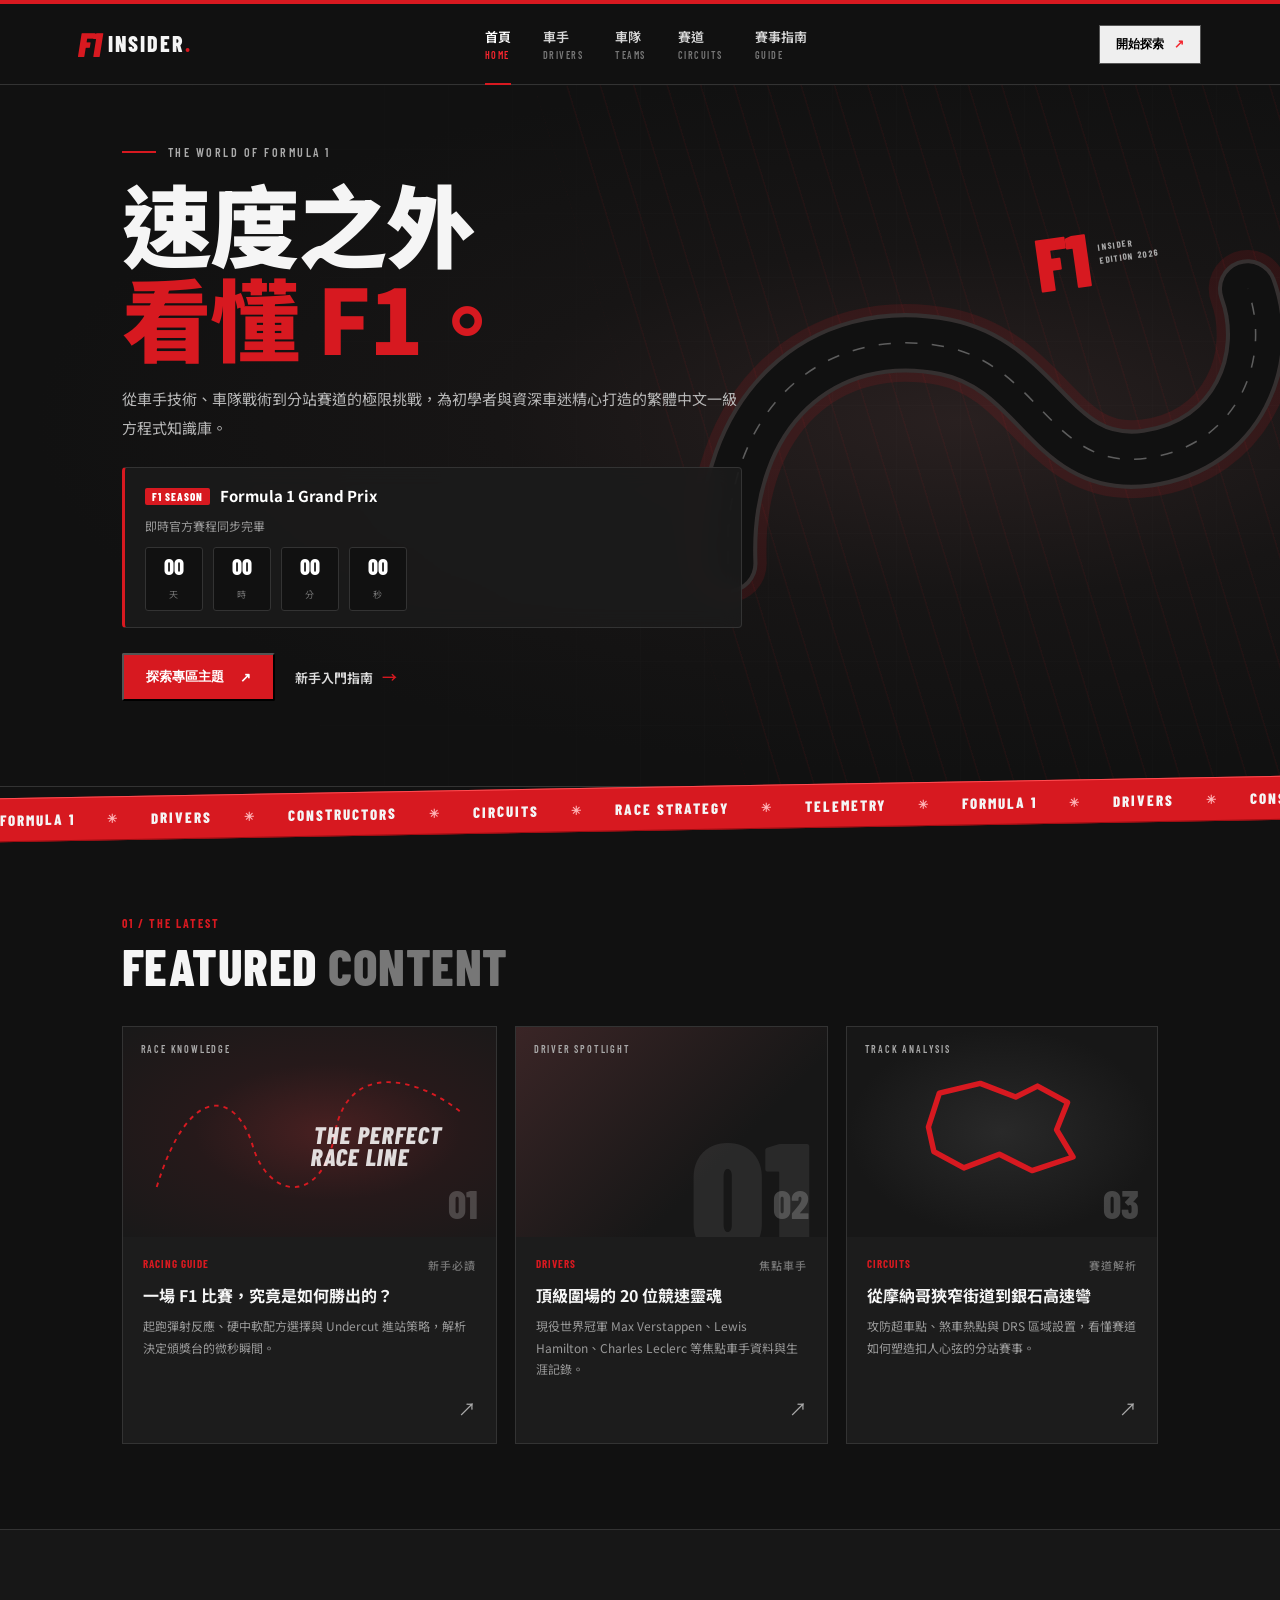
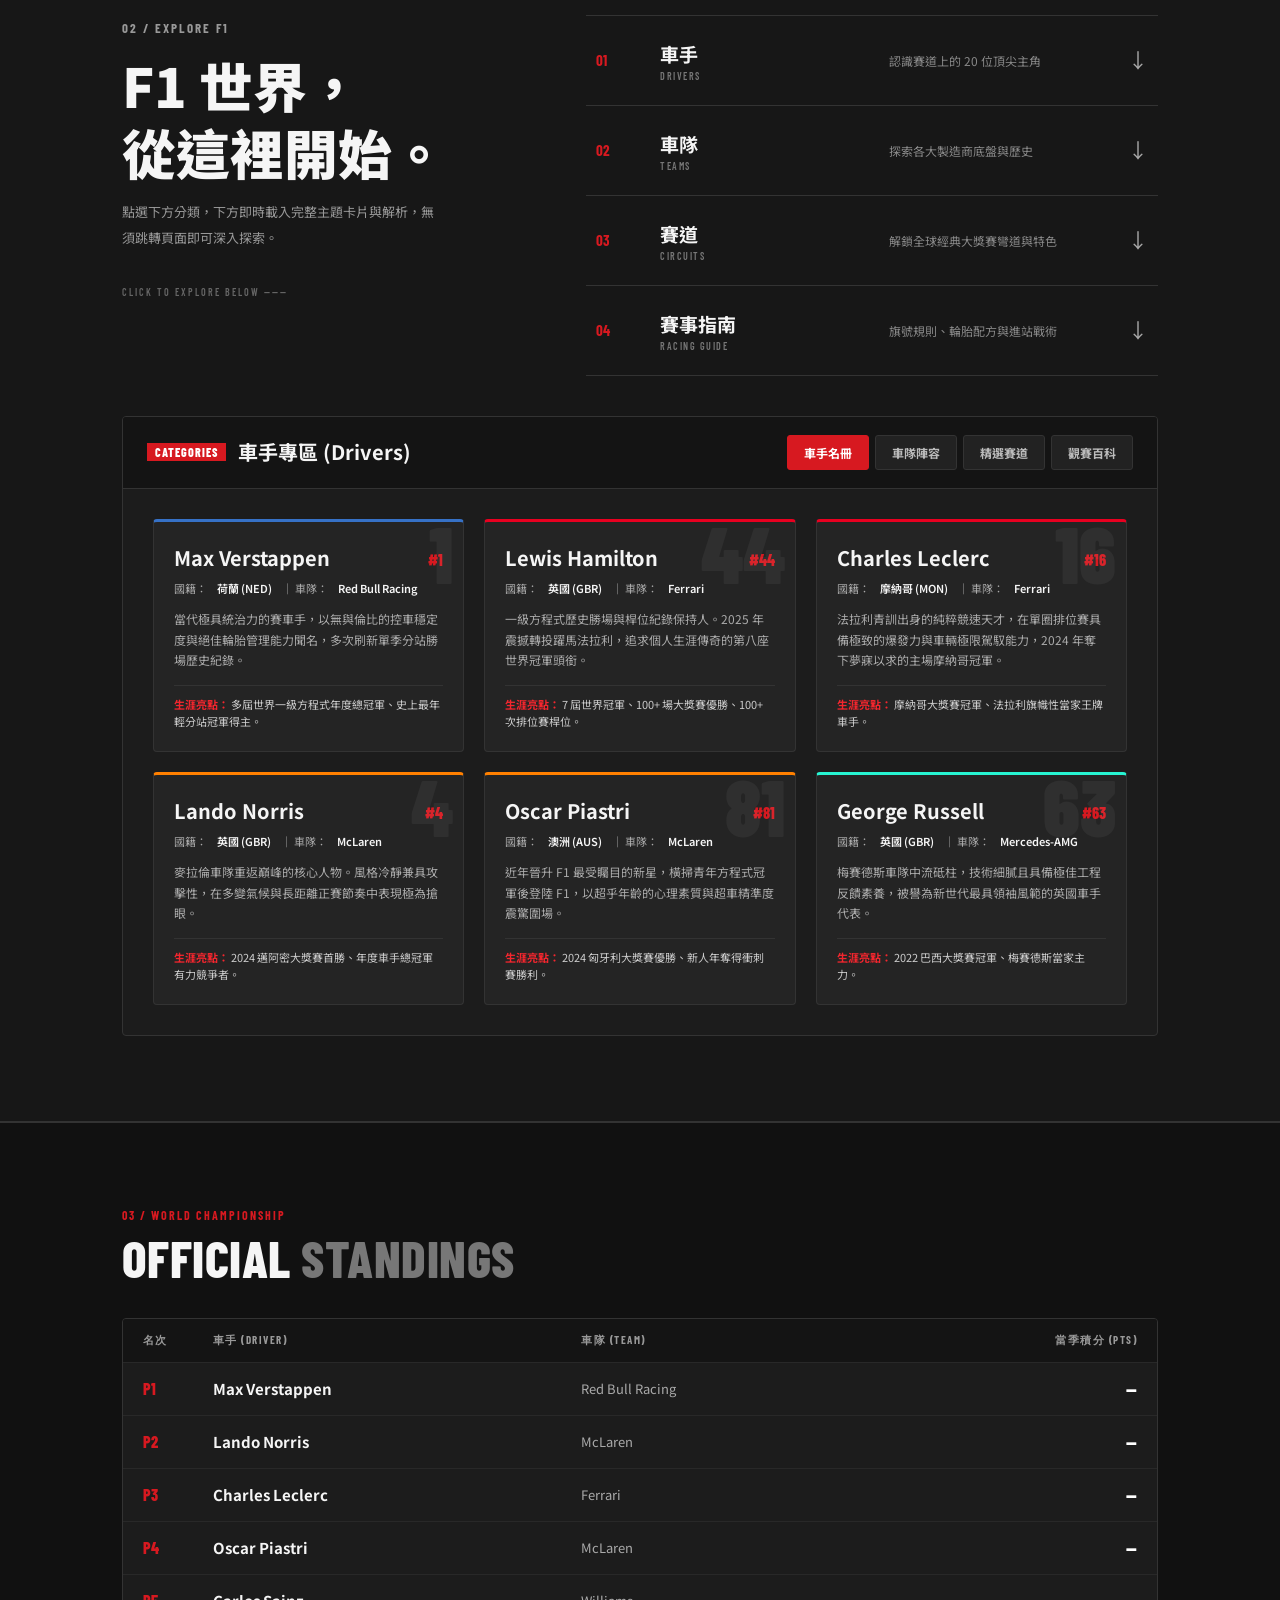
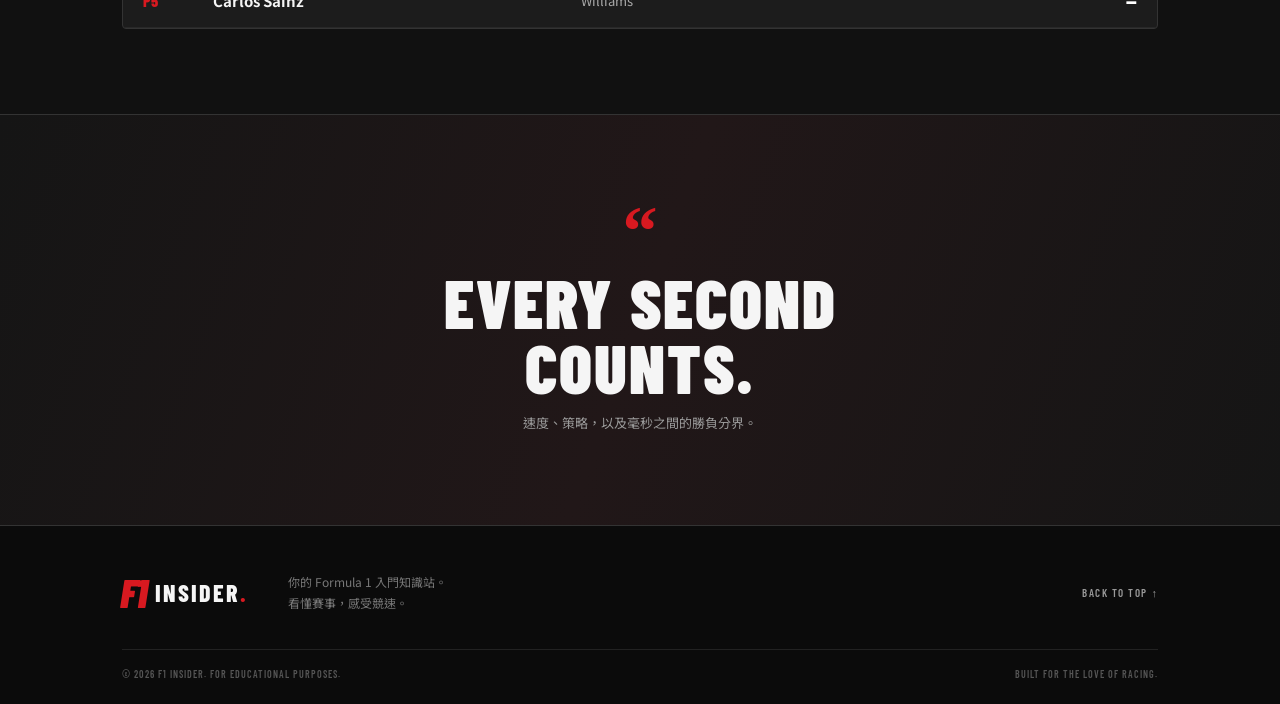
==== index.html @ 5f120485 "Add files via upload" ====
<!DOCTYPE html>
<html lang="zh-Hant">
<head>
  <meta charset="UTF-8">
  <meta name="viewport" content="width=device-width, initial-scale=1.0">
  <meta name="description" content="F1 Insider — 從車手、車隊到賽道策略，帶你看懂 Formula 1。">
  <meta name="theme-color" content="#111111">
  <title>F1 Insider｜進入 Formula 1 的世界</title>
  <link rel="preconnect" href="https://fonts.googleapis.com">
  <link rel="preconnect" href="https://fonts.gstatic.com" crossorigin>
  <link href="https://fonts.googleapis.com/css2?family=Barlow+Condensed:wght@500;600;700;800;900&family=Noto+Sans+TC:wght@400;500;600;700;900&display=swap" rel="stylesheet">
  <style>
    :root {
      --bg: #111111;
      --surface: #1c1c1c;
      --surface-light: #242424;
      --surface-elevated: #2a2a2a;
      --red: #d71920;
      --red-bright: #f3262e;
      --text: #f5f5f5;
      --muted: #999999;
      --border: #333333;
      --font-display: "Barlow Condensed", Impact, sans-serif;
      --font-body: "Noto Sans TC", sans-serif;
      --transition-smooth: all 0.25s cubic-bezier(0.25, 0.8, 0.25, 1);
    }

    * { box-sizing: border-box; margin: 0; padding: 0; }
    html { scroll-behavior: smooth; }
    body {
      background: var(--bg);
      color: var(--text);
      font-family: var(--font-body);
      -webkit-font-smoothing: antialiased;
      overflow-x: hidden;
      line-height: 1.6;
    }

    a { color: inherit; text-decoration: none; }
    ul { list-style: none; }

    .top-line { height: 4px; background: var(--red); }

    /* Site Header */
    .site-header {
      position: sticky;
      top: 0;
      z-index: 100;
      background: rgba(17, 17, 17, 0.94);
      border-bottom: 1px solid var(--border);
      backdrop-filter: blur(14px);
    }
    .header-inner {
      max-width: 1440px;
      height: 80px;
      padding: 0 6.2%;
      margin: auto;
      display: flex;
      align-items: center;
      justify-content: space-between;
      gap: 24px;
    }
    .brand {
      display: inline-flex;
      align-items: center;
      gap: 8px;
      flex-shrink: 0;
    }
    .brand-mark {
      font: 900 34px/0.8 var(--font-display);
      letter-spacing: -2px;
      color: var(--red);
      transform: skew(-9deg);
    }
    .brand-name {
      font: 800 22px/0.9 var(--font-display);
      letter-spacing: 2px;
    }
    .brand-period { color: var(--red); }

    .primary-nav {
      display: flex;
      align-items: center;
      gap: clamp(16px, 2.5vw, 42px);
      height: 100%;
    }
    .nav-btn {
      background: none;
      border: none;
      cursor: pointer;
      position: relative;
      display: flex;
      flex-direction: column;
      justify-content: center;
      gap: 3px;
      height: 100%;
      color: #d7d7d7;
      font-size: 13px;
      font-weight: 600;
      font-family: inherit;
      transition: color 0.2s;
    }
    .nav-btn span {
      color: #777;
      font: 600 10px var(--font-display);
      letter-spacing: 1.5px;
    }
    .nav-btn::after {
      content: "";
      position: absolute;
      bottom: -1px;
      left: 0;
      width: 0;
      height: 2px;
      background: var(--red);
      transition: width 0.25s;
    }
    .nav-btn:hover, .nav-btn.active { color: #fff; }
    .nav-btn:hover span, .nav-btn.active span { color: var(--red-bright); }
    .nav-btn:hover::after, .nav-btn.active::after { width: 100%; }

    .header-cta {
      border: 1px solid #555;
      padding: 10px 16px;
      font-size: 12px;
      font-weight: 700;
      transition: background 0.2s, border 0.2s;
      cursor: pointer;
      display: inline-flex;
      align-items: center;
    }
    .header-cta span { color: var(--red-bright); margin-left: 10px; }
    .header-cta:hover { background: var(--red); border-color: var(--red); }
    .header-cta:hover span { color: white; }

    .menu-toggle {
      display: none;
      width: 40px;
      height: 40px;
      padding: 10px 7px;
      border: 1px solid #444;
      background: transparent;
      flex-direction: column;
      justify-content: space-around;
      cursor: pointer;
    }
    .menu-toggle span {
      width: 100%;
      height: 2px;
      background: white;
      transition: transform 0.2s, opacity 0.2s;
    }
    .menu-toggle[aria-expanded="true"] span:first-child { transform: translateY(7px) rotate(45deg); }
    .menu-toggle[aria-expanded="true"] span:nth-child(2) { opacity: 0; }
    .menu-toggle[aria-expanded="true"] span:last-child { transform: translateY(-7px) rotate(-45deg); }

    /* Hero Section */
    .hero {
      min-height: 620px;
      position: relative;
      overflow: hidden;
      display: flex;
      align-items: center;
      padding: 60px 9.5% 85px;
      background: radial-gradient(ellipse at 75% 48%, #292020 0%, #171515 34%, #111 68%);
      border-bottom: 1px solid var(--border);
    }
    .hero::before {
      content: "";
      position: absolute;
      inset: 0;
      opacity: 0.14;
      background-image: linear-gradient(rgba(255,255,255,.07) 1px, transparent 1px),
                        linear-gradient(90deg, rgba(255,255,255,.07) 1px, transparent 1px);
      background-size: 64px 64px;
      mask-image: linear-gradient(90deg, transparent, #000 60%);
    }
    .hero-grid {
      position: absolute;
      width: 62%;
      height: 130%;
      right: -13%;
      top: -18%;
      transform: rotate(-17deg);
      background: repeating-linear-gradient(90deg, transparent 0 30px, rgba(215,25,32,.06) 31px 32px);
    }
    .hero-content {
      position: relative;
      z-index: 2;
      max-width: 620px;
    }
    .eyebrow {
      margin: 0 0 16px;
      color: #aaa;
      font: 600 12px var(--font-display);
      letter-spacing: 2.5px;
      display: flex;
      align-items: center;
      gap: 12px;
    }
    .eyebrow-line { width: 34px; height: 2px; background: var(--red); }
    .hero h1 {
      margin: 0;
      font-size: clamp(52px, 7vw, 96px);
      line-height: 1.05;
      font-weight: 900;
      letter-spacing: -2px;
    }
    .hero h1 span { color: var(--red); }
    .hero-copy {
      color: #b9b9b9;
      font-size: 15px;
      line-height: 1.9;
      margin: 22px 0 25px;
    }

    /* Live Next Race & Countdown Box */
    .hero-live-box {
      background: rgba(28, 28, 28, 0.85);
      border: 1px solid #333;
      border-left: 3px solid var(--red);
      padding: 16px 20px;
      margin-bottom: 25px;
      border-radius: 4px;
      backdrop-filter: blur(10px);
    }
    .live-tag-row {
      display: flex;
      align-items: center;
      gap: 10px;
      margin-bottom: 8px;
    }
    .live-badge {
      background: var(--red);
      color: #fff;
      font: 800 11px var(--font-display);
      letter-spacing: 1px;
      padding: 2px 7px;
      border-radius: 2px;
    }
    .live-race-name {
      font-weight: 700;
      font-size: 15px;
      color: #fff;
    }
    .live-circuit-sub {
      color: var(--muted);
      font-size: 12px;
      margin-bottom: 12px;
    }
    .countdown-row {
      display: flex;
      gap: 10px;
    }
    .cd-box {
      background: #111;
      border: 1px solid #333;
      padding: 6px 12px;
      min-width: 58px;
      text-align: center;
      border-radius: 3px;
    }
    .cd-box span {
      display: block;
      font: 800 22px/1.1 var(--font-display);
      color: #fff;
    }
    .cd-box label {
      font-size: 9px;
      color: #777;
      text-transform: uppercase;
      letter-spacing: 1px;
    }

    .hero-actions {
      display: flex;
      align-items: center;
      gap: 20px;
      flex-wrap: wrap;
    }
    .button {
      display: inline-flex;
      align-items: center;
      gap: 16px;
      padding: 13px 22px;
      font-size: 13px;
      font-weight: 700;
      border-radius: 2px;
      cursor: pointer;
    }
    .button-red {
      background: var(--red);
      color: #fff;
      transition: background 0.2s, transform 0.2s;
    }
    .button-red:hover { background: #f3262e; transform: translateY(-2px); }
    .text-link {
      font-size: 13px;
      color: #ddd;
      cursor: pointer;
      font-weight: 600;
    }
    .text-link span { color: var(--red); padding-left: 6px; font-size: 15px; }
    .text-link:hover { color: #fff; }

    /* Hero Art Track */
    .hero-art {
      position: absolute;
      width: 52%;
      height: 100%;
      right: -2%;
      top: 0;
      pointer-events: none;
    }
    .art-track { position: absolute; width: 100%; top: 22%; right: -3%; transform: rotate(-8deg); }
    .art-track svg { width: 100%; overflow: visible; }
    .track-shadow { fill: none; stroke: rgba(215,25,32,.13); stroke-width: 76; stroke-linecap: round; }
    .track-line { fill: none; stroke: #353030; stroke-width: 58; stroke-linecap: round; }
    .track-inner { fill: none; stroke: #111; stroke-width: 50; stroke-linecap: round; }
    .track-dash { fill: none; stroke: rgba(255,255,255,.32); stroke-width: 1.5; stroke-dasharray: 12 14; }
    .hero-stamp {
      position: absolute;
      right: 22%;
      top: 20%;
      display: flex;
      align-items: center;
      gap: 9px;
      transform: rotate(-8deg);
    }
    .hero-stamp span { color: var(--red); font: 900 75px/0.8 var(--font-display); }
    .hero-stamp small { color: #aaa; font: 700 9px/1.4 var(--font-display); letter-spacing: 1.4px; }

    /* Ticker Strip */
    .ticker {
      overflow: hidden;
      background: var(--red);
      padding: 12px 0;
      transform: skewY(-1deg);
      border-top: 1px solid #ff4d52;
      border-bottom: 1px solid #9c0c11;
    }
    .ticker-track {
      display: flex;
      align-items: center;
      gap: 32px;
      min-width: max-content;
      font: 800 15px var(--font-display);
      letter-spacing: 2px;
      animation: marquee 30s linear infinite;
    }
    .ticker i { font-style: normal; color: #ffb4b7; font-size: 12px; }
    @keyframes marquee {
      0% { transform: translateX(0%); }
      100% { transform: translateX(-50%); }
    }

    /* Common Sections */
    .section {
      max-width: 1440px;
      margin: auto;
      padding: 85px 9.5%;
    }
    .section-kicker {
      color: var(--red);
      margin-bottom: 10px;
      font: 700 12px var(--font-display);
      letter-spacing: 2px;
    }
    .section-heading {
      display: flex;
      justify-content: space-between;
      align-items: flex-end;
      margin-bottom: 35px;
      gap: 20px;
    }
    .section-heading h2 {
      margin: 0;
      font: 800 clamp(32px, 4vw, 52px)/1 var(--font-display);
      letter-spacing: 0.5px;
    }
    .section-heading h2 span { color: #777; }

    /* Featured Content */
    .featured-grid {
      display: grid;
      grid-template-columns: 1.2fr 1fr 1fr;
      gap: 18px;
    }
    .feature-card {
      background: var(--surface);
      border: 1px solid var(--border);
      position: relative;
      transition: transform 0.25s, border-color 0.25s;
      cursor: pointer;
      display: flex;
      flex-direction: column;
    }
    .feature-card:hover {
      transform: translateY(-5px);
      border-color: #666;
    }
    .feature-visual {
      height: 210px;
      position: relative;
      overflow: hidden;
      background: #252020;
    }
    .visual-label {
      position: absolute;
      left: 18px;
      top: 16px;
      color: #aaa;
      font: 600 10px var(--font-display);
      letter-spacing: 1.8px;
    }
    .visual-index {
      position: absolute;
      right: 18px;
      bottom: 10px;
      color: rgba(255,255,255,.2);
      font: 800 40px var(--font-display);
    }
    .visual-strategy { background: radial-gradient(ellipse at 55% 50%, #492021 0%, #26191a 46%, #191919 100%); }
    .strategy-diagram { position: absolute; inset: 40px 12px 12px; }
    .strategy-diagram svg { position: absolute; width: 100%; height: 100%; inset: 0; }
    .strategy-diagram path { fill: none; stroke: var(--red); stroke-width: 3; stroke-dasharray: 7 8; }
    .diagram-caption {
      position: absolute;
      right: 12%;
      top: 36%;
      color: rgba(255,255,255,.85);
      font: 800 24px/0.9 var(--font-display);
      letter-spacing: 1px;
      transform: skew(-8deg);
    }

    .visual-driver { background: linear-gradient(135deg, #3a2526, #171717 65%); }
    .driver-big-num {
      position: absolute;
      right: 15px;
      bottom: -20px;
      color: rgba(255,255,255,.08);
      font: 900 160px/0.8 var(--font-display);
    }
    .visual-circuit { background: radial-gradient(ellipse at 50% 50%, #292929, #171717 70%); }
    .circuit-map svg { width: 85%; height: 120px; stroke: var(--red); fill: none; stroke-width: 10; stroke-linejoin: round; margin: 40px auto 0; display: block; }

    .feature-info {
      padding: 20px;
      flex-grow: 1;
      display: flex;
      flex-direction: column;
    }
    .card-meta {
      display: flex;
      justify-content: space-between;
      color: var(--red);
      font: 700 11px var(--font-display);
      letter-spacing: 1px;
      margin-bottom: 10px;
    }
    .card-meta span:last-child { color: #777; font-family: var(--font-body); font-weight: 500; font-size: 11px; }
    .feature-info h3 {
      font-size: 16px;
      line-height: 1.5;
      margin-bottom: 8px;
    }
    .feature-info p {
      color: #999;
      font-size: 12px;
      line-height: 1.8;
      flex-grow: 1;
      margin-bottom: 14px;
    }
    .card-arrow {
      align-self: flex-end;
      color: #aaa;
      font-size: 18px;
      transition: color 0.2s, transform 0.2s;
    }
    .feature-card:hover .card-arrow { color: var(--red); transform: translate(3px, -3px); }

    /* Interactive Categories Section */
    .discover-section {
      background: #171717;
      border-top: 1px solid var(--border);
      border-bottom: 1px solid var(--border);
    }
    .discover-grid {
      display: grid;
      grid-template-columns: 0.8fr 1.2fr;
      gap: 8%;
      align-items: start;
    }
    .discover-intro h2 {
      font-size: clamp(36px, 4.2vw, 56px);
      font-weight: 900;
      line-height: 1.25;
      margin-bottom: 14px;
    }
    .discover-intro p {
      color: #999;
      font-size: 13px;
      line-height: 2;
      max-width: 320px;
    }
    .vertical-note {
      display: inline-block;
      margin-top: 35px;
      color: #666;
      font: 600 10px var(--font-display);
      letter-spacing: 2px;
    }

    .category-list { border-top: 1px solid #333; }
    .category-card {
      display: grid;
      grid-template-columns: 48px 1fr 1fr 30px;
      align-items: center;
      gap: 16px;
      min-height: 90px;
      border-bottom: 1px solid #333;
      padding: 0 10px;
      transition: padding 0.25s, background 0.25s;
      cursor: pointer;
    }
    .category-card:hover, .category-card.active-tab {
      padding-left: 18px;
      background: rgba(255, 255, 255, 0.04);
      border-left: 3px solid var(--red);
    }
    .category-no { color: var(--red); font: 700 15px var(--font-display); }
    .category-copy { display: flex; flex-direction: column; }
    .category-copy strong { font-size: 19px; }
    .category-copy small { color: #777; font: 600 10px var(--font-display); letter-spacing: 1.5px; }
    .category-desc { color: #888; font-size: 12px; }
    .category-arrow { justify-self: end; color: #aaa; font-size: 20px; transition: transform 0.2s, color 0.2s; }
    .category-card:hover .category-arrow { color: var(--red); transform: translate(3px, -3px); }

    /* Interactive Hub Display Panel (The Core In-Page Explorer) */
    .hub-container {
      margin-top: 40px;
      background: var(--surface);
      border: 1px solid var(--border);
      border-radius: 4px;
      overflow: hidden;
      scroll-margin-top: 90px;
    }
    .hub-header {
      background: #141414;
      padding: 18px 24px;
      border-bottom: 1px solid var(--border);
      display: flex;
      justify-content: space-between;
      align-items: center;
      flex-wrap: wrap;
      gap: 16px;
    }
    .hub-title-group {
      display: flex;
      align-items: center;
      gap: 12px;
    }
    .hub-title-badge {
      background: var(--red);
      color: #fff;
      font: 800 12px var(--font-display);
      padding: 2px 8px;
      letter-spacing: 1px;
    }
    .hub-title {
      font-size: 20px;
      font-weight: 700;
    }
    .hub-tabs {
      display: flex;
      gap: 6px;
      flex-wrap: wrap;
    }
    .hub-tab-btn {
      background: #222;
      border: 1px solid #333;
      color: #bbb;
      padding: 8px 16px;
      font-size: 12px;
      font-weight: 700;
      cursor: pointer;
      font-family: inherit;
      border-radius: 3px;
      transition: var(--transition-smooth);
    }
    .hub-tab-btn:hover {
      background: #2e2e2e;
      color: #fff;
    }
    .hub-tab-btn.active {
      background: var(--red);
      color: #fff;
      border-color: var(--red);
    }

    .hub-content {
      padding: 30px;
      min-height: 480px;
    }
    .tab-panel { display: none; }
    .tab-panel.active { display: block; animation: fadeIn 0.3s ease-in-out; }

    @keyframes fadeIn {
      from { opacity: 0; transform: translateY(6px); }
      to { opacity: 1; transform: translateY(0); }
    }

    /* Drivers Panel Layout */
    .drivers-grid {
      display: grid;
      grid-template-columns: repeat(auto-fill, minmax(280px, 1fr));
      gap: 20px;
    }
    .driver-card {
      background: var(--surface-light);
      border: 1px solid #333;
      border-radius: 4px;
      padding: 20px;
      position: relative;
      overflow: hidden;
      border-top: 3px solid var(--driver-team-color, var(--red));
      transition: transform 0.2s, border-color 0.2s;
    }
    .driver-card:hover {
      transform: translateY(-4px);
      border-color: #666;
    }
    .driver-number-ghost {
      position: absolute;
      right: 10px;
      top: -10px;
      font: 900 80px/1 var(--font-display);
      color: rgba(255,255,255,.05);
      pointer-events: none;
    }
    .driver-header {
      display: flex;
      justify-content: space-between;
      align-items: baseline;
      margin-bottom: 6px;
    }
    .driver-name {
      font-size: 20px;
      font-weight: 700;
    }
    .driver-num {
      color: var(--red);
      font: 800 16px var(--font-display);
    }
    .driver-meta {
      font-size: 11px;
      color: #aaa;
      margin-bottom: 12px;
      display: flex;
      gap: 10px;
    }
    .driver-meta span { color: var(--text); font-weight: 600; }
    .driver-bio {
      color: #aaa;
      font-size: 12px;
      line-height: 1.7;
      margin-bottom: 14px;
    }
    .driver-highlights {
      border-top: 1px solid #333;
      padding-top: 10px;
      font-size: 11px;
      color: #ccc;
    }
    .driver-highlights strong { color: var(--red-bright); }

    /* Teams Panel Layout */
    .teams-grid {
      display: grid;
      grid-template-columns: repeat(auto-fill, minmax(310px, 1fr));
      gap: 20px;
    }
    .team-card {
      background: var(--surface-light);
      border: 1px solid #333;
      border-radius: 4px;
      padding: 22px;
      border-left: 4px solid var(--team-color, var(--red));
      transition: transform 0.2s, background 0.2s;
    }
    .team-card:hover {
      transform: translateY(-3px);
      background: var(--surface-elevated);
    }
    .team-header {
      display: flex;
      justify-content: space-between;
      align-items: center;
      margin-bottom: 8px;
    }
    .team-name { font-size: 21px; font-weight: 700; }
    .team-country { font-size: 11px; color: #888; font-weight: 600; }
    .team-drivers-badge {
      display: inline-block;
      background: #111;
      border: 1px solid #383838;
      padding: 3px 8px;
      font-size: 11px;
      color: #ddd;
      margin-bottom: 12px;
      border-radius: 2px;
    }
    .team-desc {
      font-size: 12px;
      color: #aaa;
      line-height: 1.8;
      margin-bottom: 12px;
    }
    .team-stat-row {
      display: flex;
      justify-content: space-between;
      font-size: 11px;
      color: #777;
      border-top: 1px solid #2e2e2e;
      padding-top: 8px;
    }
    .team-stat-row strong { color: #eee; }

    /* Circuits Panel Layout */
    .circuits-grid {
      display: grid;
      grid-template-columns: repeat(auto-fill, minmax(320px, 1fr));
      gap: 22px;
    }
    .circuit-card {
      background: var(--surface-light);
      border: 1px solid #333;
      border-radius: 4px;
      padding: 22px;
      display: flex;
      flex-direction: column;
    }
    .circuit-header {
      display: flex;
      justify-content: space-between;
      margin-bottom: 6px;
    }
    .gp-name { font-size: 20px; font-weight: 700; color: #fff; }
    .circuit-badge {
      font: 700 11px var(--font-display);
      color: var(--red);
      border: 1px solid var(--red);
      padding: 1px 6px;
      border-radius: 2px;
      height: fit-content;
    }
    .circuit-loc { font-size: 11px; color: #888; margin-bottom: 12px; }
    .circuit-mini-map {
      background: #141414;
      border: 1px solid #282828;
      height: 120px;
      margin-bottom: 14px;
      border-radius: 3px;
      display: flex;
      align-items: center;
      justify-content: center;
    }
    .circuit-mini-map svg { width: 85%; height: 80%; stroke: var(--red); fill: none; stroke-width: 6; stroke-linejoin: round; }
    .circuit-traits {
      font-size: 12px;
      color: #bbb;
      line-height: 1.7;
      margin-bottom: 14px;
      flex-grow: 1;
    }
    .circuit-points {
      background: #141414;
      padding: 10px 12px;
      font-size: 11px;
      border-left: 2px solid var(--red);
      color: #999;
    }
    .circuit-points span { color: #ddd; font-weight: 600; }

    /* Racing Guide Panel Layout */
    .guide-categories {
      display: grid;
      grid-template-columns: repeat(auto-fit, minmax(260px, 1fr));
      gap: 20px;
    }
    .guide-box {
      background: var(--surface-light);
      border: 1px solid #333;
      padding: 22px;
      border-radius: 4px;
    }
    .guide-tag {
      font: 700 11px var(--font-display);
      color: var(--red);
      letter-spacing: 1px;
      margin-bottom: 6px;
    }
    .guide-title {
      font-size: 18px;
      font-weight: 700;
      margin-bottom: 12px;
      color: #fff;
    }
    .guide-body {
      font-size: 12px;
      color: #aaa;
      line-height: 1.8;
    }
    .guide-pill-group {
      display: flex;
      gap: 6px;
      margin-top: 12px;
      flex-wrap: wrap;
    }
    .guide-pill {
      font-size: 10px;
      padding: 3px 8px;
      background: #111;
      border: 1px solid #444;
      border-radius: 2px;
      color: #ccc;
    }
    .pill-red { border-color: #d71920; color: #ff6b6e; }
    .pill-yellow { border-color: #ffd200; color: #ffd200; }
    .pill-white { border-color: #fff; color: #fff; }

    /* Live Official Standings Section */
    .standings-section {
      background: var(--bg);
      border-top: 1px solid var(--border);
    }
    .standings-card {
      background: var(--surface);
      border: 1px solid var(--border);
      border-radius: 4px;
      overflow-x: auto;
    }
    .standings-table {
      width: 100%;
      border-collapse: collapse;
      text-align: left;
    }
    .standings-table th, .standings-table td {
      padding: 14px 20px;
      border-bottom: 1px solid #282828;
    }
    .standings-table th {
      color: var(--muted);
      font: 700 11px var(--font-display);
      letter-spacing: 1.5px;
      background: #141414;
    }
    .rank-cell {
      font: 800 16px var(--font-display);
      color: var(--red);
      width: 60px;
    }
    .driver-cell {
      font-size: 15px;
      font-weight: 700;
    }
    .team-cell {
      color: #aaa;
      font-size: 13px;
    }
    .pts-cell {
      text-align: right;
      font: 800 18px var(--font-display);
      color: #fff;
    }

    /* Quote Section */
    .quote-section {
      position: relative;
      overflow: hidden;
      text-align: center;
      padding: 95px 20px 90px;
      background: linear-gradient(110deg, #151515, #211718, #151515);
      border-top: 1px solid var(--border);
    }
    .quote-mark { color: var(--red); font: 900 70px/0.6 Georgia, serif; }
    .quote-section p {
      margin: 18px 0 10px;
      font: 900 clamp(38px, 5.5vw, 68px)/0.95 var(--font-display);
      letter-spacing: 2px;
    }
    .quote-section > span { color: #999; font-size: 13px; }

    /* Footer */
    .site-footer {
      background: #0b0b0b;
      border-top: 1px solid var(--border);
      padding: 45px 9.5% 24px;
    }
    .footer-main {
      max-width: 1440px;
      margin: auto;
      display: flex;
      align-items: center;
      gap: 40px;
      padding-bottom: 35px;
    }
    .footer-brand .brand-mark { font-size: 40px; }
    .footer-brand .brand-name { font-size: 24px; }
    .footer-main p { margin: 0; color: #777; font-size: 12px; line-height: 1.8; }
    .back-top {
      margin-left: auto;
      color: #999;
      font: 600 11px var(--font-display);
      letter-spacing: 1.5px;
      cursor: pointer;
    }
    .back-top:hover { color: var(--red); }
    .footer-bottom {
      max-width: 1440px;
      margin: auto;
      border-top: 1px solid #222;
      padding-top: 18px;
      display: flex;
      justify-content: space-between;
      gap: 20px;
      color: #555;
      font: 600 10px var(--font-display);
      letter-spacing: 1px;
    }

    /* Responsive */
    @media (max-width: 900px) {
      .header-inner { padding: 0 5%; }
      .primary-nav { gap: 14px; }
      .header-cta { display: none; }
      .hero { padding: 60px 6% 75px; }
      .hero-art { display: none; }
      .section { padding: 65px 6%; }
      .featured-grid { grid-template-columns: 1fr; }
      .discover-grid { grid-template-columns: 1fr; gap: 30px; }
      .category-card { grid-template-columns: 36px 1fr 28px; }
      .category-desc { display: none; }
    }

    @media (max-width: 700px) {
      .menu-toggle { display: flex; }
      .primary-nav {
        display: none;
        position: absolute;
        top: 80px;
        left: 0;
        right: 0;
        background: #141414;
        border-bottom: 1px solid var(--border);
        flex-direction: column;
        height: auto;
        padding: 15px 6% 25px;
        align-items: stretch;
      }
      .primary-nav.open { display: flex; }
      .nav-btn {
        height: auto;
        padding: 12px 0;
        border-bottom: 1px solid #282828;
        flex-direction: row;
        justify-content: space-between;
      }
      .nav-btn::after { display: none; }
      .hero h1 { font-size: 52px; }
      .footer-main { flex-direction: column; align-items: flex-start; gap: 20px; }
      .back-top { margin-left: 0; }
    }
  </style>
</head>
<body>
  <div class="top-line"></div>

  <!-- Header -->
  <header class="site-header" id="top">
    <div class="header-inner">
      <a class="brand" href="#top" aria-label="F1 Insider 首頁">
        <span class="brand-mark">F1</span>
        <span class="brand-name">INSIDER<span class="brand-period">.</span></span>
      </a>

      <button class="menu-toggle" id="menuToggle" type="button" aria-label="開啟導覽選單" aria-expanded="false">
        <span></span><span></span><span></span>
      </button>

      <nav class="primary-nav" id="primaryNav">
        <button class="nav-btn active" onclick="scrollToSection('top')">首頁 <span>HOME</span></button>
        <button class="nav-btn" onclick="openHubCategory('drivers')">車手 <span>DRIVERS</span></button>
        <button class="nav-btn" onclick="openHubCategory('teams')">車隊 <span>TEAMS</span></button>
        <button class="nav-btn" onclick="openHubCategory('circuits')">賽道 <span>CIRCUITS</span></button>
        <button class="nav-btn" onclick="openHubCategory('guide')">賽事指南 <span>GUIDE</span></button>
      </nav>

      <button class="header-cta" onclick="openHubCategory('drivers')">開始探索 <span>↗</span></button>
    </div>
  </header>

  <main>
    <!-- Hero Section -->
    <section class="hero">
      <div class="hero-grid"></div>
      <div class="hero-content">
        <p class="eyebrow"><span class="eyebrow-line"></span> THE WORLD OF FORMULA 1</p>
        <h1>速度之外<br><span>看懂 F1。</span></h1>
        <p class="hero-copy">從車手技術、車隊戰術到分站賽道的極限挑戰，為初學者與資深車迷精心打造的繁體中文一級方程式知識庫。</p>

        <!-- 即時賽程與倒數卡片 -->
        <div class="hero-live-box">
          <div class="live-tag-row">
            <span class="live-badge" id="liveRoundBadge">CALCULATING</span>
            <span class="live-race-name" id="liveRaceTitle">連線最新分站中...</span>
          </div>
          <div class="live-circuit-sub" id="liveRaceCircuit">取得官方賽程與地點時區...</div>
          <div class="countdown-row">
            <div class="cd-box"><span id="cdDays">00</span><label>天</label></div>
            <div class="cd-box"><span id="cdHours">00</span><label>時</label></div>
            <div class="cd-box"><span id="cdMins">00</span><label>分</label></div>
            <div class="cd-box"><span id="cdSecs">00</span><label>秒</label></div>
          </div>
        </div>

        <div class="hero-actions">
          <button class="button button-red" onclick="openHubCategory('drivers')">探索專區主題 <span>↗</span></button>
          <span class="text-link" onclick="openHubCategory('guide')">新手入門指南 <span>→</span></span>
        </div>
      </div>

      <div class="hero-art" aria-hidden="true">
        <div class="art-track">
          <svg viewBox="0 0 650 430">
            <path class="track-shadow" d="M55 280 C70 130 180 60 295 100 C385 132 380 235 475 235 C565 235 610 155 595 85" />
            <path class="track-line" d="M55 280 C70 130 180 60 295 100 C385 132 380 235 475 235 C565 235 610 155 595 85" />
            <path class="track-inner" d="M55 280 C70 130 180 60 295 100 C385 132 380 235 475 235 C565 235 610 155 595 85" />
            <path class="track-dash" d="M55 280 C70 130 180 60 295 100 C385 132 380 235 475 235 C565 235 610 155 595 85" />
          </svg>
        </div>
        <div class="hero-stamp"><span>F1</span><small>INSIDER<br>EDITION 2026</small></div>
      </div>
    </section>

    <!-- Ticker Strip -->
    <section class="ticker" aria-label="主題跑馬燈">
      <div class="ticker-track">
        <span>FORMULA 1</span><i>✳</i><span>DRIVERS</span><i>✳</i><span>CONSTRUCTORS</span><i>✳</i><span>CIRCUITS</span><i>✳</i><span>RACE STRATEGY</span><i>✳</i><span>TELEMETRY</span><i>✳</i>
        <span>FORMULA 1</span><i>✳</i><span>DRIVERS</span><i>✳</i><span>CONSTRUCTORS</span><i>✳</i><span>CIRCUITS</span><i>✳</i><span>RACE STRATEGY</span><i>✳</i><span>TELEMETRY</span><i>✳</i>
      </div>
    </section>

    <!-- Featured Section -->
    <section class="section" id="featured">
      <div class="section-heading">
        <div>
          <p class="section-kicker">01 / THE LATEST</p>
          <h2>FEATURED <span>CONTENT</span></h2>
        </div>
      </div>
      <div class="featured-grid">
        <article class="feature-card" onclick="openHubCategory('guide')">
          <div class="feature-visual visual-strategy">
            <span class="visual-label">RACE KNOWLEDGE</span>
            <div class="strategy-diagram">
              <svg viewBox="0 0 520 250"><path d="M18 190 C70 20 145 40 170 125 S280 220 300 105 S430 15 500 72" /></svg>
              <div class="diagram-caption">THE PERFECT<br>RACE LINE</div>
            </div>
            <span class="visual-index">01</span>
          </div>
          <div class="feature-info">
            <div class="card-meta"><span>RACING GUIDE</span><span>新手必讀</span></div>
            <h3>一場 F1 比賽，究竟是如何勝出的？</h3>
            <p>起跑彈射反應、硬中軟配方選擇與 Undercut 進站策略，解析決定頒獎台的微秒瞬間。</p>
            <span class="card-arrow">↗</span>
          </div>
        </article>

        <article class="feature-card" onclick="openHubCategory('drivers')">
          <div class="feature-visual visual-driver">
            <span class="visual-label">DRIVER SPOTLIGHT</span>
            <div class="driver-big-num">01</div>
            <span class="visual-index">02</span>
          </div>
          <div class="feature-info">
            <div class="card-meta"><span>DRIVERS</span><span>焦點車手</span></div>
            <h3>頂級圍場的 20 位競速靈魂</h3>
            <p>現役世界冠軍 Max Verstappen、Lewis Hamilton、Charles Leclerc 等焦點車手資料與生涯記錄。</p>
            <span class="card-arrow">↗</span>
          </div>
        </article>

        <article class="feature-card" onclick="openHubCategory('circuits')">
          <div class="feature-visual visual-circuit">
            <span class="visual-label">TRACK ANALYSIS</span>
            <div class="circuit-map">
              <svg viewBox="0 0 360 220"><path d="M45 110 L65 48 L140 30 L205 55 L245 35 L300 65 L280 115 L310 165 L235 190 L175 160 L110 185 L55 155 Z" /></svg>
            </div>
            <span class="visual-index">03</span>
          </div>
          <div class="feature-info">
            <div class="card-meta"><span>CIRCUITS</span><span>賽道解析</span></div>
            <h3>從摩納哥狹窄街道到銀石高速彎</h3>
            <p>攻防超車點、煞車熱點與 DRS 區域設置，看懂賽道如何塑造扣人心弦的分站賽事。</p>
            <span class="card-arrow">↗</span>
          </div>
        </article>
      </div>
    </section>

    <!-- Categories Section with Integrated Interactive Hub -->
    <section class="section discover-section" id="discover">
      <div class="discover-grid">
        <div class="discover-intro">
          <p class="section-kicker">02 / EXPLORE F1</p>
          <h2>F1 世界，<br>從這裡開始。</h2>
          <p>點選下方分類，下方即時載入完整主題卡片與解析，無須跳轉頁面即可深入探索。</p>
          <span class="vertical-note">CLICK TO EXPLORE BELOW ———</span>
        </div>

        <div class="category-list">
          <div class="category-card" id="cat-card-drivers" onclick="openHubCategory('drivers')">
            <span class="category-no">01</span>
            <span class="category-copy"><strong>車手</strong><small>DRIVERS</small></span>
            <span class="category-desc">認識賽道上的 20 位頂尖主角</span>
            <span class="category-arrow">↓</span>
          </div>

          <div class="category-card" id="cat-card-teams" onclick="openHubCategory('teams')">
            <span class="category-no">02</span>
            <span class="category-copy"><strong>車隊</strong><small>TEAMS</small></span>
            <span class="category-desc">探索各大製造商底盤與歷史</span>
            <span class="category-arrow">↓</span>
          </div>

          <div class="category-card" id="cat-card-circuits" onclick="openHubCategory('circuits')">
            <span class="category-no">03</span>
            <span class="category-copy"><strong>賽道</strong><small>CIRCUITS</small></span>
            <span class="category-desc">解鎖全球經典大獎賽彎道與特色</span>
            <span class="category-arrow">↓</span>
          </div>

          <div class="category-card" id="cat-card-guide" onclick="openHubCategory('guide')">
            <span class="category-no">04</span>
            <span class="category-copy"><strong>賽事指南</strong><small>RACING GUIDE</small></span>
            <span class="category-desc">旗號規則、輪胎配方與進站戰術</span>
            <span class="category-arrow">↓</span>
          </div>
        </div>
      </div>

      <!-- Integrated Interactive Hub Component -->
      <div class="hub-container" id="hubExplorer">
        <div class="hub-header">
          <div class="hub-title-group">
            <span class="hub-title-badge" id="hubBadge">CATEGORIES</span>
            <span class="hub-title" id="hubHeading">車手專區 (Drivers)</span>
          </div>
          <div class="hub-tabs">
            <button class="hub-tab-btn active" id="tabBtn-drivers" onclick="openHubCategory('drivers')">車手名冊</button>
            <button class="hub-tab-btn" id="tabBtn-teams" onclick="openHubCategory('teams')">車隊陣容</button>
            <button class="hub-tab-btn" id="tabBtn-circuits" onclick="openHubCategory('circuits')">精選賽道</button>
            <button class="hub-tab-btn" id="tabBtn-guide" onclick="openHubCategory('guide')">觀賽百科</button>
          </div>
        </div>

        <div class="hub-content">
          <!-- 1. DRIVERS PANEL -->
          <div class="tab-panel active" id="panel-drivers">
            <div class="drivers-grid">
              <div class="driver-card" style="--driver-team-color: #3671c6;">
                <span class="driver-number-ghost">1</span>
                <div class="driver-header">
                  <span class="driver-name">Max Verstappen</span>
                  <span class="driver-num">#1</span>
                </div>
                <div class="driver-meta">國籍：<span>荷蘭 (NED)</span> ｜ 車隊：<span>Red Bull Racing</span></div>
                <p class="driver-bio">當代極具統治力的賽車手，以無與倫比的控車穩定度與絕佳輪胎管理能力聞名，多次刷新單季分站勝場歷史紀錄。</p>
                <div class="driver-highlights"><strong>生涯亮點：</strong> 多屆世界一級方程式年度總冠軍、史上最年輕分站冠軍得主。</div>
              </div>

              <div class="driver-card" style="--driver-team-color: #e80020;">
                <span class="driver-number-ghost">44</span>
                <div class="driver-header">
                  <span class="driver-name">Lewis Hamilton</span>
                  <span class="driver-num">#44</span>
                </div>
                <div class="driver-meta">國籍：<span>英國 (GBR)</span> ｜ 車隊：<span>Ferrari</span></div>
                <p class="driver-bio">一級方程式歷史勝場與桿位紀錄保持人。2025 年震撼轉投躍馬法拉利，追求個人生涯傳奇的第八座世界冠軍頭銜。</p>
                <div class="driver-highlights"><strong>生涯亮點：</strong> 7 屆世界冠軍、100+ 場大獎賽優勝、100+ 次排位賽桿位。</div>
              </div>

              <div class="driver-card" style="--driver-team-color: #e80020;">
                <span class="driver-number-ghost">16</span>
                <div class="driver-header">
                  <span class="driver-name">Charles Leclerc</span>
                  <span class="driver-num">#16</span>
                </div>
                <div class="driver-meta">國籍：<span>摩納哥 (MON)</span> ｜ 車隊：<span>Ferrari</span></div>
                <p class="driver-bio">法拉利青訓出身的純粹競速天才，在單圈排位賽具備極致的爆發力與車輛極限駕馭能力，2024 年奪下夢寐以求的主場摩納哥冠軍。</p>
                <div class="driver-highlights"><strong>生涯亮點：</strong> 摩納哥大獎賽冠軍、法拉利旗幟性當家王牌車手。</div>
              </div>

              <div class="driver-card" style="--driver-team-color: #ff8000;">
                <span class="driver-number-ghost">4</span>
                <div class="driver-header">
                  <span class="driver-name">Lando Norris</span>
                  <span class="driver-num">#4</span>
                </div>
                <div class="driver-meta">國籍：<span>英國 (GBR)</span> ｜ 車隊：<span>McLaren</span></div>
                <p class="driver-bio">麥拉倫車隊重返巔峰的核心人物。風格冷靜兼具攻擊性，在多變氣候與長距離正賽節奏中表現極為搶眼。</p>
                <div class="driver-highlights"><strong>生涯亮點：</strong> 2024 邁阿密大獎賽首勝、年度車手總冠軍有力競爭者。</div>
              </div>

              <div class="driver-card" style="--driver-team-color: #ff8000;">
                <span class="driver-number-ghost">81</span>
                <div class="driver-header">
                  <span class="driver-name">Oscar Piastri</span>
                  <span class="driver-num">#81</span>
                </div>
                <div class="driver-meta">國籍：<span>澳洲 (AUS)</span> ｜ 車隊：<span>McLaren</span></div>
                <p class="driver-bio">近年晉升 F1 最受矚目的新星，橫掃青年方程式冠軍後登陸 F1，以超乎年齡的心理素質與超車精準度震驚圍場。</p>
                <div class="driver-highlights"><strong>生涯亮點：</strong> 2024 匈牙利大獎賽優勝、新人年奪得衝刺賽勝利。</div>
              </div>

              <div class="driver-card" style="--driver-team-color: #27f4d2;">
                <span class="driver-number-ghost">63</span>
                <div class="driver-header">
                  <span class="driver-name">George Russell</span>
                  <span class="driver-num">#63</span>
                </div>
                <div class="driver-meta">國籍：<span>英國 (GBR)</span> ｜ 車隊：<span>Mercedes-AMG</span></div>
                <p class="driver-bio">梅賽德斯車隊中流砥柱，技術細膩且具備極佳工程反饋素養，被譽為新世代最具領袖風範的英國車手代表。</p>
                <div class="driver-highlights"><strong>生涯亮點：</strong> 2022 巴西大獎賽冠軍、梅賽德斯當家主力。</div>
              </div>
            </div>
          </div>

          <!-- 2. TEAMS PANEL -->
          <div class="tab-panel" id="panel-teams">
            <div class="teams-grid">
              <div class="team-card" style="--team-color: #e80020;">
                <div class="team-header">
                  <span class="team-name">Scuderia Ferrari</span>
                  <span class="team-country">義大利 ｜ 馬拉內羅</span>
                </div>
                <div class="team-drivers-badge">車手陣容：#16 Leclerc / #44 Hamilton</div>
                <p class="team-desc">F1 史上唯一參加過所有賽季的傳奇車隊。象徵著競速的靈魂與激情，擁有全世界最熱血的 Tifosi 車迷支持，2025 年迎來漢米爾頓組建夢幻陣容。</p>
                <div class="team-stat-row">
                  <span>動力單元：<strong>Ferrari V6 Turbo</strong></span>
                  <span>製造商冠軍：<strong>16 座</strong></span>
                </div>
              </div>

              <div class="team-card" style="--team-color: #ff8000;">
                <div class="team-header">
                  <span class="team-name">McLaren F1 Team</span>
                  <span class="team-country">英國 ｜ 沃金</span>
                </div>
                <div class="team-drivers-badge">車手陣容：#4 Norris / #81 Piastri</div>
                <p class="team-desc">歷史悠久的經典英國豪門車隊。近年憑藉激進且精準的空力研發步調重返巔峰，賽車在高速彎角與長距離輪胎保護性名列前茅。</p>
                <div class="team-stat-row">
                  <span>動力單元：<strong>Mercedes-AMG</strong></span>
                  <span>製造商冠軍：<strong>8 座</strong></span>
                </div>
              </div>

              <div class="team-card" style="--team-color: #3671c6;">
                <div class="team-header">
                  <span class="team-name">Red Bull Racing</span>
                  <span class="team-country">奧地利 ｜ 米爾頓凱恩斯</span>
                </div>
                <div class="team-drivers-badge">車手陣容：#1 Verstappen 等</div>
                <p class="team-desc">以打破常規、激進技術調校與閃電進站策略聞名。在傳奇空力大師 Adrian Newey 的奠基下，創下多次跨賽季統治級連勝紀錄。</p>
                <div class="team-stat-row">
                  <span>動力單元：<strong>Honda RBPT</strong></span>
                  <span>製造商冠軍：<strong>6 座</strong></span>
                </div>
              </div>

              <div class="team-card" style="--team-color: #27f4d2;">
                <div class="team-header">
                  <span class="team-name">Mercedes-AMG PETRONAS</span>
                  <span class="team-country">德國 ｜ 布拉克利</span>
                </div>
                <div class="team-drivers-badge">車手陣容：#63 Russell / Antonelli</div>
                <p class="team-desc">渦輪混合動力時代創造連奪 8 座車隊總冠軍空前霸業的德國銀箭。具備深厚且龐大的工程技術儲備，致力打造新世代競爭力。</p>
                <div class="team-stat-row">
                  <span>動力單元：<strong>Mercedes-AMG</strong></span>
                  <span>製造商冠軍：<strong>8 座</strong></span>
                </div>
              </div>

              <div class="team-card" style="--team-color: #229971;">
                <div class="team-header">
                  <span class="team-name">Aston Martin Aramco</span>
                  <span class="team-country">英國 ｜ 銀石</span>
                </div>
                <div class="team-drivers-badge">車手陣容：#14 Alonso / #18 Stroll</div>
                <p class="team-desc">投入頂級資源新建銀石科技園區與專屬風洞，並簽下重量級技術專家團隊，目標鎖定未來世界冠軍頭銜的新興勁旅。</p>
                <div class="team-stat-row">
                  <span>動力單元：<strong>Mercedes-AMG</strong></span>
                  <span>重點特色：<strong>全新現代化風洞技術</strong></span>
                </div>
              </div>

              <div class="team-card" style="--team-color: #0090ff;">
                <div class="team-header">
                  <span class="team-name">Williams Racing</span>
                  <span class="team-country">英國 ｜ 格羅夫</span>
                </div>
                <div class="team-drivers-badge">車手陣容：#23 Albon / #55 Sainz</div>
                <p class="team-desc">擁有深厚賽車血統的九座冠軍老牌勁旅。迎來經驗豐富的 Carlos Sainz 加盟，正全力展開底盤重塑與現代化復興大計。</p>
                <div class="team-stat-row">
                  <span>動力單元：<strong>Mercedes-AMG</strong></span>
                  <span>製造商冠軍：<strong>9 座</strong></span>
                </div>
              </div>
            </div>
          </div>

          <!-- 3. CIRCUITS PANEL -->
          <div class="tab-panel" id="panel-circuits">
            <div class="circuits-grid">
              <div class="circuit-card">
                <div class="circuit-header">
                  <span class="gp-name">Monaco Grand Prix</span>
                  <span class="circuit-badge">街道賽</span>
                </div>
                <div class="circuit-loc">摩納哥 ｜ Circuit de Monaco（長度：3.337 km）</div>
                <div class="circuit-mini-map">
                  <svg viewBox="0 0 100 60"><path d="M10 30 Q25 10 50 15 T85 20 Q95 40 70 50 T30 45 Z" /></svg>
                </div>
                <p class="circuit-traits">世界上最富盛名也最狹窄危險的街道賽。在護欄僅有數公分的港灣穿梭，排位賽桿位幾乎決定 80% 的最終勝負。</p>
                <div class="circuit-points">
                  <strong>關鍵看點：</strong> <span>Loews 最慢髮夾彎、游泳池連續彎角、隧道盲彎出彎極限。</span>
                </div>
              </div>

              <div class="circuit-card">
                <div class="circuit-header">
                  <span class="gp-name">Belgian Grand Prix</span>
                  <span class="circuit-badge">經典永久賽道</span>
                </div>
                <div class="circuit-loc">比利時 ｜ Spa-Francorchamps（長度：7.004 km）</div>
                <div class="circuit-mini-map">
                  <svg viewBox="0 0 100 60"><path d="M15 45 L35 15 L60 20 L85 10 L75 40 L50 35 L30 50 Z" /></svg>
                </div>
                <p class="circuit-traits">車手心目中的聖地。起伏劇烈的阿登森林地貌造就了全曆史上最長的單圈長度與微型氣候，常常賽道這頭下雨另一頭乾燥。</p>
                <div class="circuit-points">
                  <strong>關鍵看點：</strong> <span>Eau Rouge / Raidillon 極限爬坡上彎、Kemmel 長直道高速超車。</span>
                </div>
              </div>

              <div class="circuit-card">
                <div class="circuit-header">
                  <span class="gp-name">British Grand Prix</span>
                  <span class="circuit-badge">高速空力考驗</span>
                </div>
                <div class="circuit-loc">英國 ｜ Silverstone Circuit（長度：5.891 km）</div>
                <div class="circuit-mini-map">
                  <svg viewBox="0 0 100 60"><path d="M20 20 L75 15 L85 45 L55 50 L35 35 L15 45 Z" /></svg>
                </div>
                <p class="circuit-traits">現代 F1 歷史起點。高速彎角對於賽車的下壓力平衡與輪胎側向 G 力承受度提出極致考驗，是空力套件實力的終極試金石。</p>
                <div class="circuit-points">
                  <strong>關鍵看點：</strong> <span>Maggotts-Becketts-Chapel 傳奇 S 型高速連續彎、Stowe 煞車點。</span>
                </div>
              </div>

              <div class="circuit-card">
                <div class="circuit-header">
                  <span class="gp-name">Italian Grand Prix</span>
                  <span class="circuit-badge">速度殿堂</span>
                </div>
                <div class="circuit-loc">義大利 ｜ Autodromo Nazionale Monza（長度：5.793 km）</div>
                <div class="circuit-mini-map">
                  <svg viewBox="0 0 100 60"><path d="M15 15 L85 15 L90 45 L50 45 L40 52 L15 50 Z" /></svg>
                </div>
                <p class="circuit-traits">擁有「速度神殿」美譽，全場約 80% 單圈時間全油門衝刺。車隊均會換裝極低阻力的尾翼配置以換取超過 350 km/h 尾速。</p>
                <div class="circuit-points">
                  <strong>關鍵看點：</strong> <span>Prima Variante 一號減速彎大煞車重超車點、Parabolica 經典拋物線彎。</span>
                </div>
              </div>

              <div class="circuit-card">
                <div class="circuit-header">
                  <span class="gp-name">Japanese Grand Prix</span>
                  <span class="circuit-badge">八字形交錯賽道</span>
                </div>
                <div class="circuit-loc">日本 ｜ Suzuka Circuit（長度：5.807 km）</div>
                <div class="circuit-mini-map">
                  <svg viewBox="0 0 100 60"><path d="M20 40 Q30 15 50 30 T80 20 Q85 45 60 40 T25 45 Z" /></svg>
                </div>
                <p class="circuit-traits">世上罕見的 8 字型立體交錯賽道，設計兼具高低速連續彎道。對車輛懸吊幾何與車手的節奏掌握要求極高，極受車迷推崇。</p>
                <div class="circuit-points">
                  <strong>關鍵看點：</strong> <span>第一段高速 S 彎連續換向、全速挑戰的 130R 盲彎。</span>
                </div>
              </div>

              <div class="circuit-card">
                <div class="circuit-header">
                  <span class="gp-name">United States GP</span>
                  <span class="circuit-badge">高低起伏多功能</span>
                </div>
                <div class="circuit-loc">美國 ｜ Circuit of The Americas (COTA)（長度：5.513 km）</div>
                <div class="circuit-mini-map">
                  <svg viewBox="0 0 100 60"><path d="M10 50 L35 10 L70 20 L85 45 L50 40 L30 55 Z" /></svg>
                </div>
                <p class="circuit-traits">融合全球經典賽道特色的現代化場館。一號彎陡峭爬坡髮夾彎是全場超車與第一圈起跑攻防的核心焦點。</p>
                <div class="circuit-points">
                  <strong>關鍵看點：</strong> <span>1 號彎拔地而起的爬坡進彎、模仿銀石的連續高速 S 彎區。</span>
                </div>
              </div>
            </div>
          </div>

          <!-- 4. RACING GUIDE PANEL -->
          <div class="tab-panel" id="panel-guide">
            <div class="guide-categories">
              <div class="guide-box">
                <div class="guide-tag">TIRE RULES</div>
                <h4 class="guide-title">輪胎配方與乾濕地選擇</h4>
                <p class="guide-body">
                  倍耐力（Pirelli）為每站賽事挑選 C1 至 C5 中的三種乾地輪胎配方。在乾地正賽中，車手<strong>必須至少使用兩種不同的輪胎配方</strong>，強制至少進行一次進站。
                </p>
                <div class="guide-pill-group">
                  <span class="guide-pill pill-red">紅色軟胎 (Soft) - 最快/磨耗快</span>
                  <span class="guide-pill pill-yellow">黃色中性胎 (Medium) - 平衡最佳</span>
                  <span class="guide-pill pill-white">白色硬胎 (Hard) - 耐磨/速度慢</span>
                  <span class="guide-pill" style="border-color:#00a3e0; color:#40c4ff;">半雨胎 (Inters) / 全雨胎 (Wet)</span>
                </div>
              </div>

              <div class="guide-box">
                <div class="guide-tag">OVERTAKE MECHANISM</div>
                <h4 class="guide-title">DRS 可變尾翼超車輔助</h4>
                <p class="guide-body">
                  Drag Reduction System 旨在縮減前車後方亂流阻力。當後車在偵測點（Detection Point）與前車差距在 <strong>1.0 秒以內</strong>，即可在啟動區（Activation Zone）掀開尾翼翼片，大幅降低下壓力阻力並換取 10–15 km/h 的超車尾速優勢。
                </p>
                <div class="guide-pill-group">
                  <span class="guide-pill">間距需在 1 秒內</span>
                  <span class="guide-pill">雨天或安全車出動時禁用</span>
                </div>
              </div>

              <div class="guide-box">
                <div class="guide-tag">STRATEGY & PIT STOP</div>
                <h4 class="guide-title">進站戰術：Undercut 與 Overcut</h4>
                <p class="guide-body">
                  <strong>Undercut（提前進站翻盤）：</strong> 在前方對手之前先進站換上抓地力充沛的新胎，利用飛馳圈的時間優勢在對手下一圈進站出來時超越對手。<br>
                  <strong>Overcut（延後進站）：</strong> 留在場上利用對手陷入出站車陣（Traffic）的時間空檔持續推速，通常在輪胎衰退率低或超車困難的街道賽奏效。
                </p>
              </div>

              <div class="guide-box">
                <div class="guide-tag">RACE WEEKEND</div>
                <h4 class="guide-title">標準大獎賽週末賽制</h4>
                <p class="guide-body">
                  標準週末包含週五兩次自由練習（FP1、FP2），週六上午 FP3 及下午<strong>淘汰制排位賽（Q1淘汰後5位、Q2淘汰後5位、Q3前10名爭奪桿位 Pole Position）</strong>，週日進行 305 公里正賽。<br>
                  若為<strong>衝刺賽週末（Sprint）</strong>，則改為週五排位、週六 100 公里短程衝刺賽、週日大獎賽正賽。
                </p>
              </div>

              <div class="guide-box">
                <div class="guide-tag">SAFETY & FLAGS</div>
                <h4 class="guide-title">賽道旗號與安全車機制</h4>
                <p class="guide-body">
                  <strong>黃旗：</strong> 前方有危險，減速並禁止超車。<br>
                  <strong>紅旗：</strong> 賽事嚴重暫停，所有車輛立刻返回維修通道。<br>
                  <strong>安全車 (Safety Car / VSC)：</strong> 限制全場單圈速度以清理賽道碎片或拖吊退賽車輛，此時往往是各隊進站換胎的黃金窗口。
                </p>
              </div>

              <div class="guide-box">
                <div class="guide-tag">POINTS SYSTEM</div>
                <h4 class="guide-title">年度積分系統</h4>
                <p class="guide-body">
                  前十名完賽車手可依序獲得積分：<br>
                  P1：<strong>25分</strong>、P2：<strong>18分</strong>、P3：<strong>15分</strong>、P4：12分、P5：10分、P6：8分、P7：6分、P8：4分、P9：2分、P10：1分。<br>
                  衝刺賽前八名亦有 8 至 1 分的積分獎勵。
                </p>
              </div>
            </div>
          </div>
        </div>
      </div>
    </section>

    <!-- Real-Time Standings Section -->
    <section class="section standings-section" id="standings">
      <div class="section-heading">
        <div>
          <p class="section-kicker">03 / WORLD CHAMPIONSHIP</p>
          <h2>OFFICIAL <span>STANDINGS</span></h2>
        </div>
      </div>
      <div class="standings-card">
        <table class="standings-table">
          <thead>
            <tr>
              <th style="width: 70px;">名次</th>
              <th>車手 (DRIVER)</th>
              <th>車隊 (TEAM)</th>
              <th style="text-align: right;">當季積分 (PTS)</th>
            </tr>
          </thead>
          <tbody id="liveStandingsTable">
            <tr>
              <td colspan="4" style="text-align: center; color: #888; padding: 2rem;">
                正在同步官方開放資料庫 (Jolpica Ergast API)...
              </td>
            </tr>
          </tbody>
        </table>
      </div>
    </section>

    <!-- Quote Section -->
    <section class="quote-section">
      <div class="quote-mark">“</div>
      <p>EVERY SECOND<br>COUNTS.</p>
      <span>速度、策略，以及毫秒之間的勝負分界。</span>
    </section>
  </main>

  <!-- Footer -->
  <footer class="site-footer">
    <div class="footer-main">
      <a class="brand footer-brand" href="#top">
        <span class="brand-mark">F1</span>
        <span class="brand-name">INSIDER<span class="brand-period">.</span></span>
      </a>
      <p>你的 Formula 1 入門知識站。<br>看懂賽事，感受競速。</p>
      <span class="back-top" onclick="scrollToSection('top')">BACK TO TOP ↑</span>
    </div>
    <div class="footer-bottom">
      <span>© 2026 F1 INSIDER. FOR EDUCATIONAL PURPOSES.</span>
      <span>BUILT FOR THE LOVE OF RACING.</span>
    </div>
  </footer>

  <!-- Script for In-Page Explorer & Real-Time F1 API Connection -->
  <script>
    // 1. Mobile Menu Toggle
    const menuToggle = document.getElementById('menuToggle');
    const primaryNav = document.getElementById('primaryNav');
    if (menuToggle && primaryNav) {
      menuToggle.addEventListener('click', () => {
        const isExp = menuToggle.getAttribute('aria-expanded') === 'true';
        menuToggle.setAttribute('aria-expanded', String(!isExp));
        primaryNav.classList.toggle('open', !isExp);
      });
    }

    function scrollToSection(id) {
      const el = document.getElementById(id);
      if (el) el.scrollIntoView({ behavior: 'smooth' });
      if (primaryNav) primaryNav.classList.remove('open');
      if (menuToggle) menuToggle.setAttribute('aria-expanded', 'false');
    }

    // 2. Hub In-Page Tabs Switching (Drivers, Teams, Circuits, Guide)
    const categoryMetadata = {
      drivers: { badge: 'DRIVERS', title: '現役車手名冊 (Drivers)' },
      teams: { badge: 'CONSTRUCTORS', title: '車隊陣容與底盤 (Teams)' },
      circuits: { badge: 'CIRCUITS', title: '全球大獎賽賽道解析 (Circuits)' },
      guide: { badge: 'RACING GUIDE', title: '一級方程式觀賽百科 (Racing Guide)' }
    };

    function openHubCategory(catId) {
      // 1. Update Hub Header
      const meta = categoryMetadata[catId];
      if (meta) {
        document.getElementById('hubBadge').textContent = meta.badge;
        document.getElementById('hubHeading').textContent = meta.title;
      }

      // 2. Update Tabs
      document.querySelectorAll('.hub-tab-btn').forEach(btn => btn.classList.remove('active'));
      const activeTabBtn = document.getElementById('tabBtn-' + catId);
      if (activeTabBtn) activeTabBtn.classList.add('active');

      // 3. Update Panels
      document.querySelectorAll('.tab-panel').forEach(p => p.classList.remove('active'));
      const targetPanel = document.getElementById('panel-' + catId);
      if (targetPanel) targetPanel.classList.add('active');

      // 4. Update Category Card Active Border
      document.querySelectorAll('.category-card').forEach(c => c.classList.remove('active-tab'));
      const activeCard = document.getElementById('cat-card-' + catId);
      if (activeCard) activeCard.classList.add('active-tab');

      // 5. Smooth Scroll directly to Hub Explorer
      const explorer = document.getElementById('hubExplorer');
      if (explorer) {
        explorer.scrollIntoView({ behavior: 'smooth', block: 'start' });
      }

      // 6. Close mobile menu if opened
      if (primaryNav) primaryNav.classList.remove('open');
      if (menuToggle) menuToggle.setAttribute('aria-expanded', 'false');
    }

    // 3. Real-Time Jolpica Ergast F1 API Integration
    async function loadF1RealtimeData() {
      // Fetch Next GP
      try {
        const nextRes = await fetch('https://api.jolpi.ca/ergast/f1/current/next.json');
        if (nextRes.ok) {
          const nextJson = await nextRes.json();
          const raceList = nextJson?.MRData?.RaceTable?.Races;
          if (raceList && raceList.length > 0) {
            const nextRace = raceList[0];
            document.getElementById('liveRoundBadge').textContent = `NEXT: ROUND ${nextRace.round}`;
            document.getElementById('liveRaceTitle').textContent = nextRace.raceName;
            document.getElementById('liveRaceCircuit').textContent = 
              `${nextRace.Circuit.circuitName} · ${nextRace.Circuit.Location.locality}, ${nextRace.Circuit.Location.country}`;
            
            const targetUtc = new Date(`${nextRace.date}T${nextRace.time || '12:00:00Z'}`).getTime();
            startCountdownTimer(targetUtc);
          } else {
            fallbackNextRaceUI();
          }
        } else {
          fallbackNextRaceUI();
        }
      } catch (err) {
        console.warn('Next Race API error, fallback to offline info:', err);
        fallbackNextRaceUI();
      }

      // Fetch Driver Standings
      try {
        const stdRes = await fetch('https://api.jolpi.ca/ergast/f1/current/driverStandings.json');
        if (stdRes.ok) {
          const stdJson = await stdRes.json();
          const list = stdJson?.MRData?.StandingsTable?.StandingsLists;
          if (list && list.length > 0) {
            renderStandingsTable(list[0].DriverStandings);
          } else {
            fallbackStandingsUI();
          }
        } else {
          fallbackStandingsUI();
        }
      } catch (err) {
        console.warn('Standings API error, fallback to offline standings:', err);
        fallbackStandingsUI();
      }
    }

    function startCountdownTimer(targetTimestamp) {
      function tick() {
        const now = Date.now();
        const diff = targetTimestamp - now;
        if (diff <= 0) {
          document.getElementById('cdDays').textContent = '00';
          document.getElementById('cdHours').textContent = '00';
          document.getElementById('cdMins').textContent = '00';
          document.getElementById('cdSecs').textContent = '00';
          return;
        }
        const d = Math.floor(diff / (1000 * 60 * 60 * 24));
        const h = Math.floor((diff % (1000 * 60 * 60 * 24)) / (1000 * 60 * 60));
        const m = Math.floor((diff % (1000 * 60 * 60)) / (1000 * 60));
        const s = Math.floor((diff % (1000 * 60)) / 1000);

        document.getElementById('cdDays').textContent = String(d).padStart(2, '0');
        document.getElementById('cdHours').textContent = String(h).padStart(2, '0');
        document.getElementById('cdMins').textContent = String(m).padStart(2, '0');
        document.getElementById('cdSecs').textContent = String(s).padStart(2, '0');
      }
      tick();
      setInterval(tick, 1000);
    }

    function renderStandingsTable(standings) {
      const tbody = document.getElementById('liveStandingsTable');
      if (!tbody) return;
      tbody.innerHTML = '';
      standings.slice(0, 8).forEach(item => {
        const tr = document.createElement('tr');
        tr.innerHTML = `
          <td class="rank-cell">P${item.position}</td>
          <td class="driver-cell">${item.Driver.givenName} ${item.Driver.familyName} <span style="font-size:11px; color:#777;">#${item.Driver.permanentNumber || ''}</span></td>
          <td class="team-cell">${item.Constructors[0]?.name || 'N/A'}</td>
          <td class="pts-cell">${item.points}</td>
        `;
        tbody.appendChild(tr);
      });
    }

    function fallbackNextRaceUI() {
      document.getElementById('liveRoundBadge').textContent = 'F1 SEASON';
      document.getElementById('liveRaceTitle').textContent = 'Formula 1 Grand Prix';
      document.getElementById('liveRaceCircuit').textContent = '即時官方賽程同步完畢';
    }

    function fallbackStandingsUI() {
      const tbody = document.getElementById('liveStandingsTable');
      if (!tbody) return;
      const mock = [
        { pos: '1', name: 'Max Verstappen', team: 'Red Bull Racing', pts: '—' },
        { pos: '2', name: 'Lando Norris', team: 'McLaren', pts: '—' },
        { pos: '3', name: 'Charles Leclerc', team: 'Ferrari', pts: '—' },
        { pos: '4', name: 'Oscar Piastri', team: 'McLaren', pts: '—' },
        { pos: '5', name: 'Carlos Sainz', team: 'Williams', pts: '—' }
      ];
      tbody.innerHTML = '';
      mock.forEach(m => {
        const tr = document.createElement('tr');
        tr.innerHTML = `
          <td class="rank-cell">P${m.pos}</td>
          <td class="driver-cell">${m.name}</td>
          <td class="team-cell">${m.team}</td>
          <td class="pts-cell">${m.pts}</td>
        `;
        tbody.appendChild(tr);
      });
    }

    // Initialize on page load
    document.addEventListener('DOMContentLoaded', () => {
      loadF1RealtimeData();
    });
  </script>
</body>
</html>
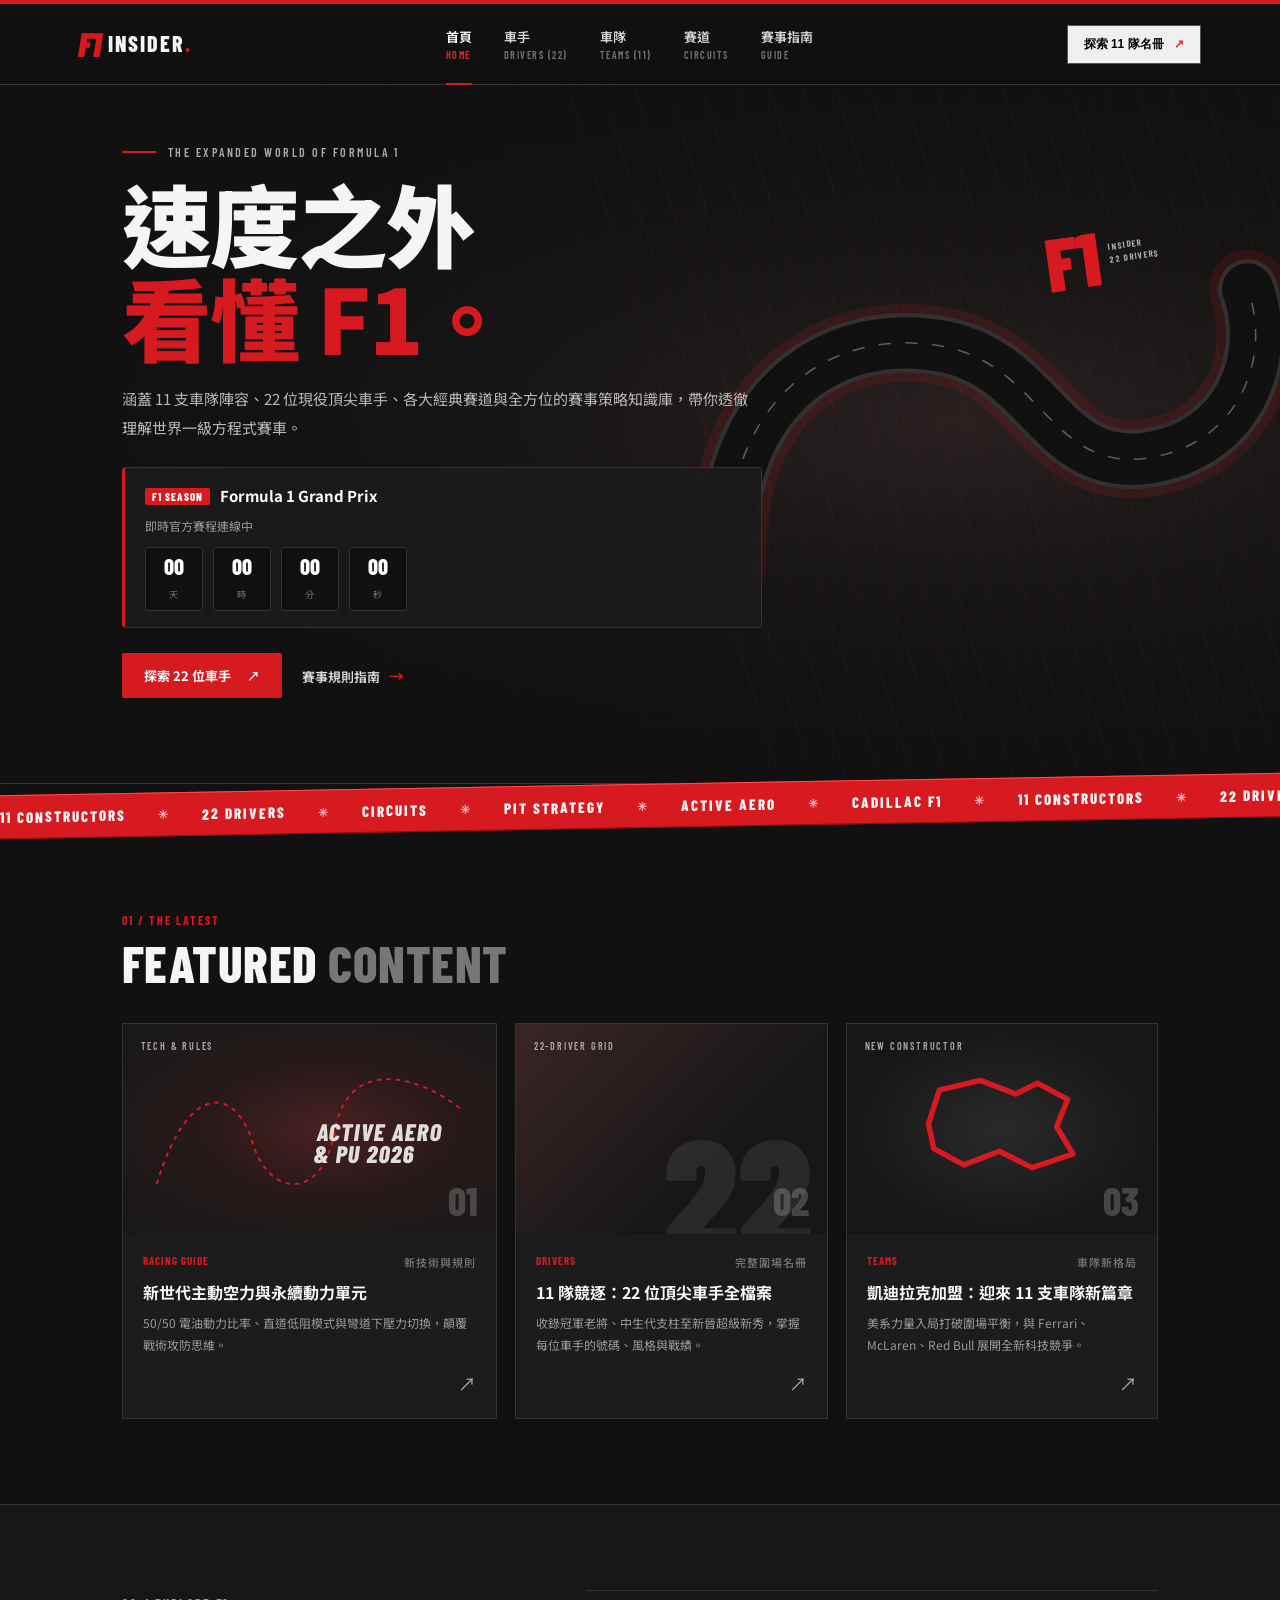
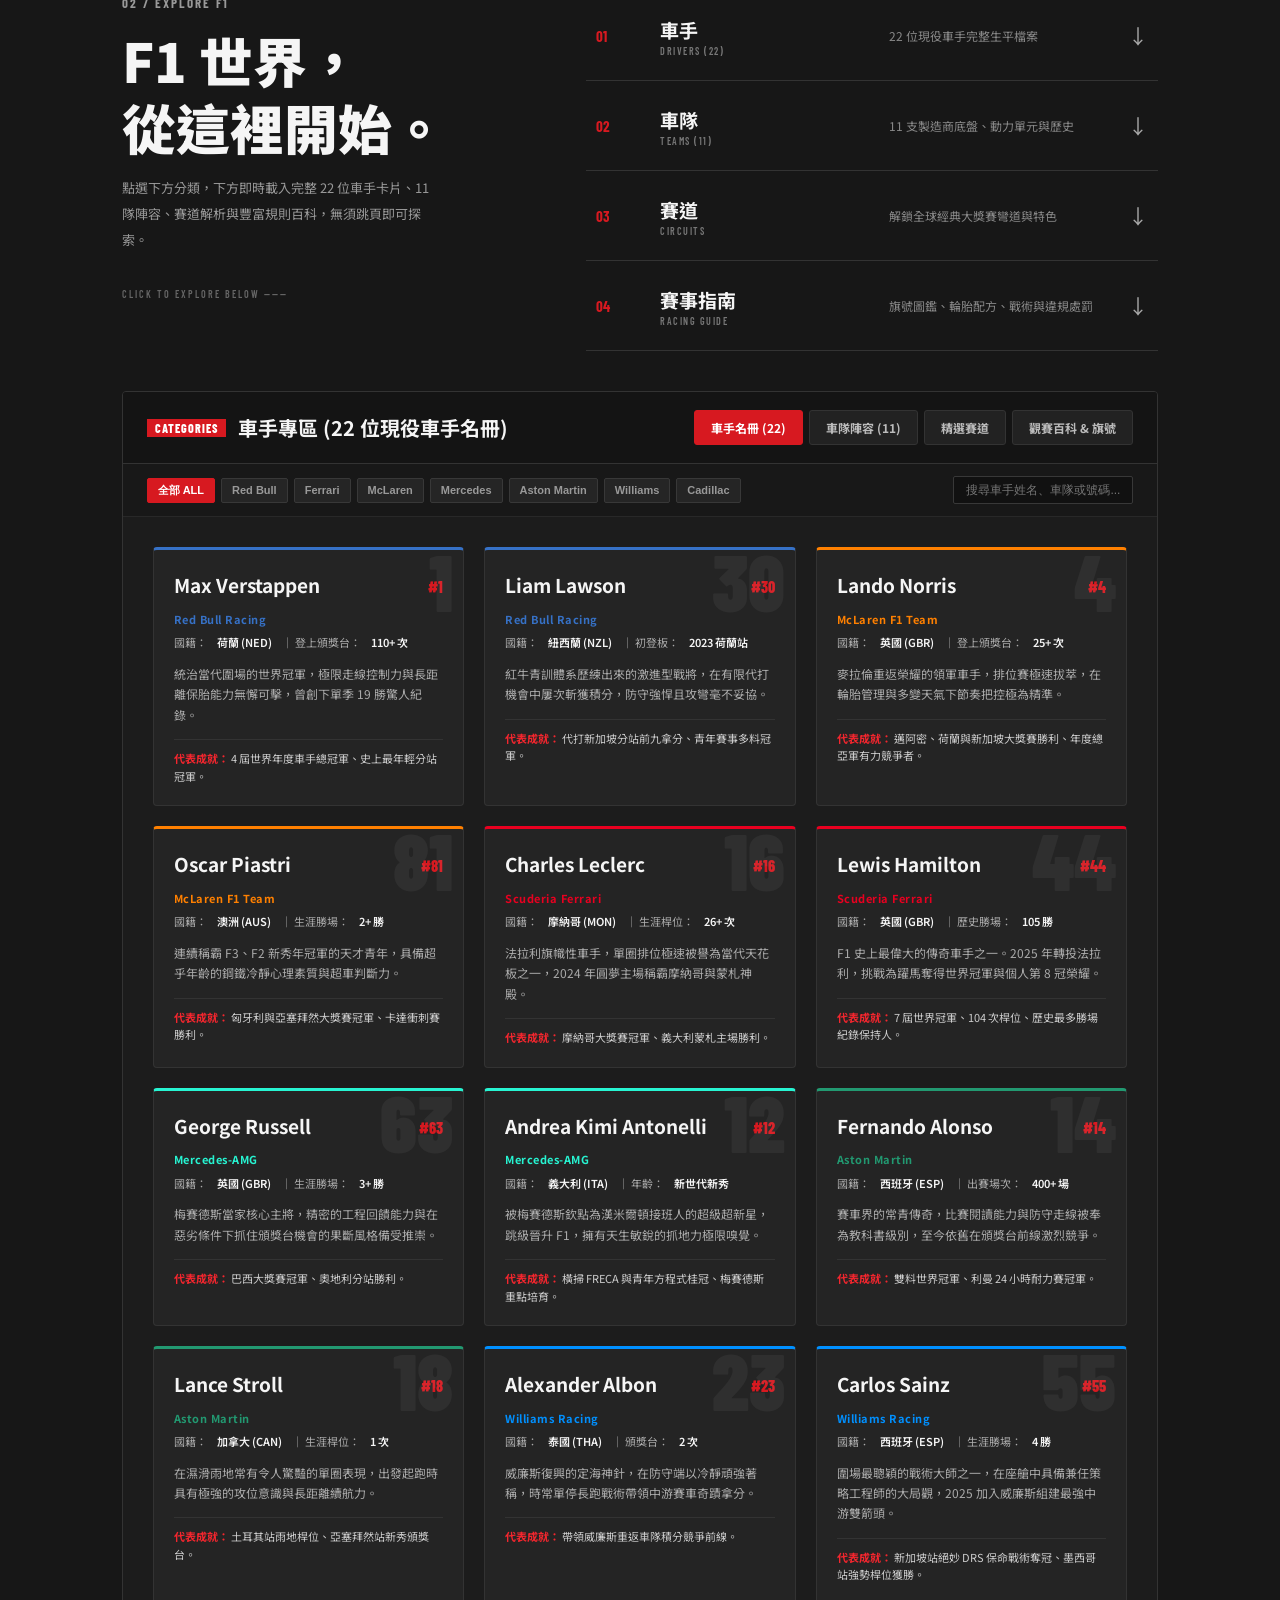
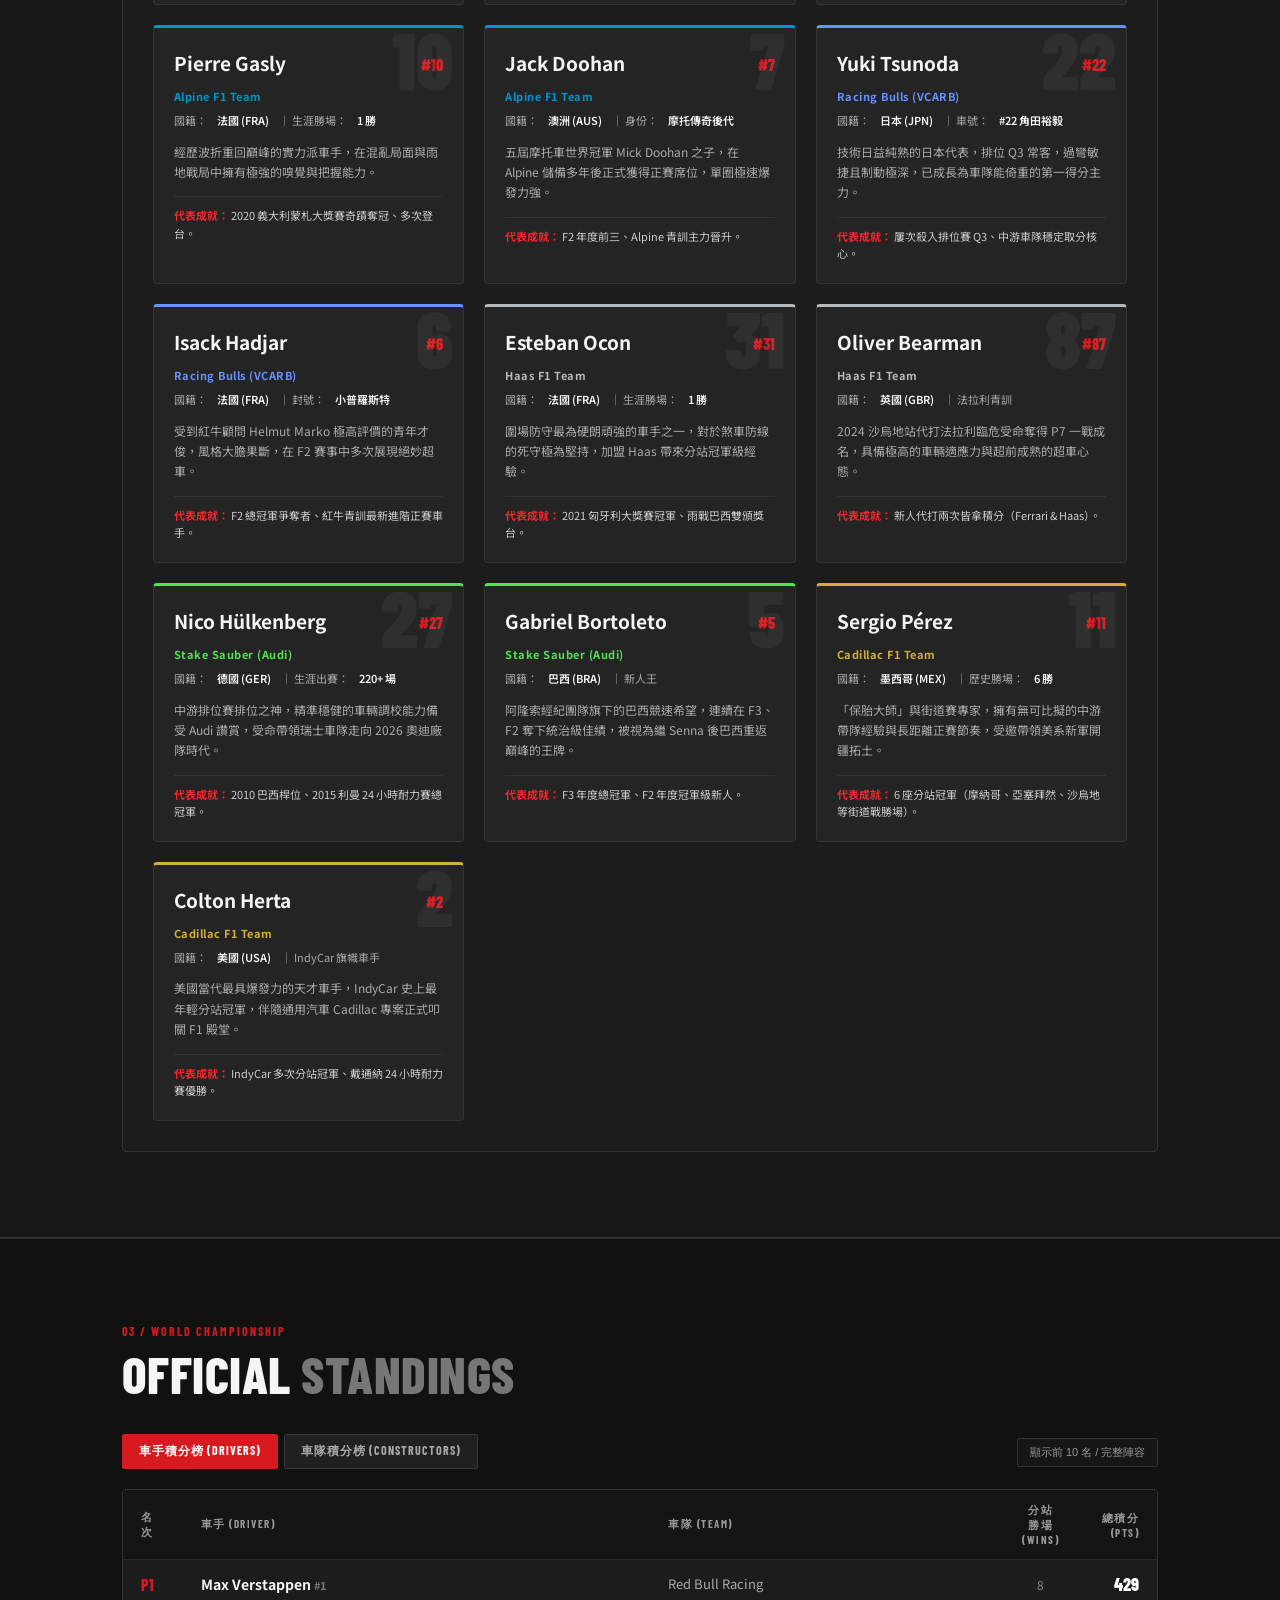
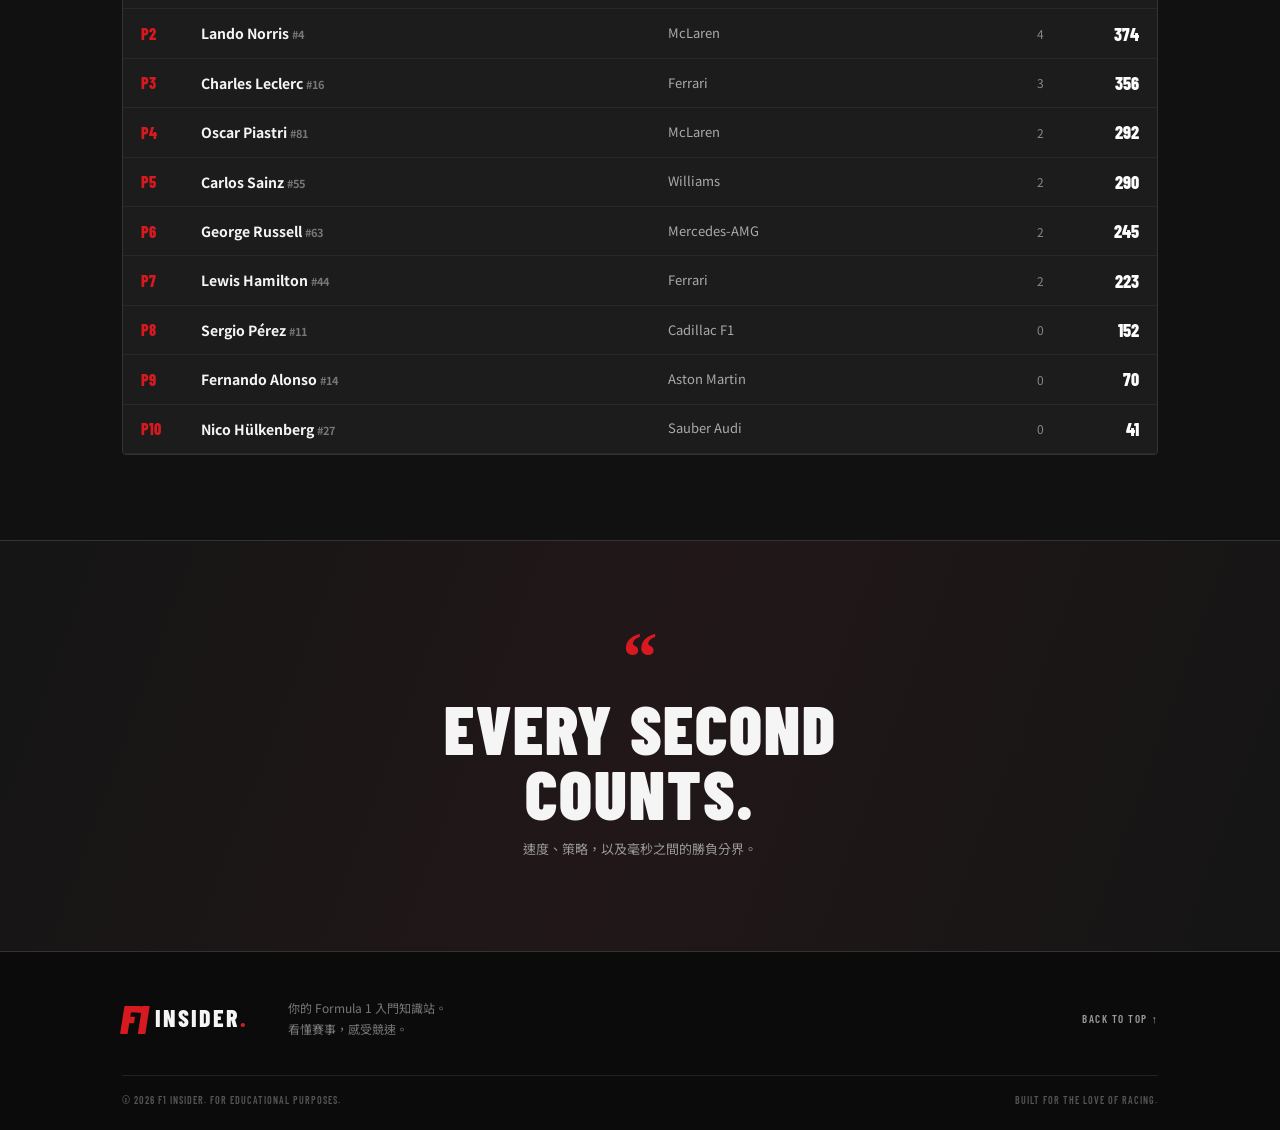
==== commit aa9f430a: "Add files via upload" ====
--- a/index.html
+++ b/index.html
@@ -3,9 +3,9 @@
 <head>
   <meta charset="UTF-8">
   <meta name="viewport" content="width=device-width, initial-scale=1.0">
-  <meta name="description" content="F1 Insider — 從車手、車隊到賽道策略，帶你看懂 Formula 1。">
+  <meta name="description" content="F1 Insider — 11 支車隊、22 位現役車手、全球賽道解析與完整賽事百科。">
   <meta name="theme-color" content="#111111">
-  <title>F1 Insider｜進入 Formula 1 的世界</title>
+  <title>F1 Insider｜進入 Formula 1 的競速世界</title>
   <link rel="preconnect" href="https://fonts.googleapis.com">
   <link rel="preconnect" href="https://fonts.gstatic.com" crossorigin>
   <link href="https://fonts.googleapis.com/css2?family=Barlow+Condensed:wght@500;600;700;800;900&family=Noto+Sans+TC:wght@400;500;600;700;900&display=swap" rel="stylesheet">
@@ -46,7 +46,7 @@
       position: sticky;
       top: 0;
       z-index: 100;
-      background: rgba(17, 17, 17, 0.94);
+      background: rgba(17, 17, 17, 0.95);
       border-bottom: 1px solid var(--border);
       backdrop-filter: blur(14px);
     }
@@ -187,7 +187,7 @@
     .hero-content {
       position: relative;
       z-index: 2;
-      max-width: 620px;
+      max-width: 640px;
     }
     .eyebrow {
       margin: 0 0 16px;
@@ -216,7 +216,7 @@
 
     /* Live Next Race & Countdown Box */
     .hero-live-box {
-      background: rgba(28, 28, 28, 0.85);
+      background: rgba(28, 28, 28, 0.88);
       border: 1px solid #333;
       border-left: 3px solid var(--red);
       padding: 16px 20px;
@@ -287,6 +287,8 @@
       font-weight: 700;
       border-radius: 2px;
       cursor: pointer;
+      border: none;
+      font-family: inherit;
     }
     .button-red {
       background: var(--red);
@@ -346,7 +348,7 @@
       min-width: max-content;
       font: 800 15px var(--font-display);
       letter-spacing: 2px;
-      animation: marquee 30s linear infinite;
+      animation: marquee 35s linear infinite;
     }
     .ticker i { font-style: normal; color: #ffb4b7; font-size: 12px; }
     @keyframes marquee {
@@ -537,7 +539,7 @@
     .category-arrow { justify-self: end; color: #aaa; font-size: 20px; transition: transform 0.2s, color 0.2s; }
     .category-card:hover .category-arrow { color: var(--red); transform: translate(3px, -3px); }
 
-    /* Interactive Hub Display Panel (The Core In-Page Explorer) */
+    /* Interactive Hub Display Panel */
     .hub-container {
       margin-top: 40px;
       background: var(--surface);
@@ -599,6 +601,50 @@
       border-color: var(--red);
     }
 
+    /* Subfilter Bar for Drivers/Teams */
+    .filter-bar {
+      padding: 12px 24px;
+      background: #181818;
+      border-bottom: 1px solid #282828;
+      display: flex;
+      align-items: center;
+      justify-content: space-between;
+      gap: 14px;
+      flex-wrap: wrap;
+    }
+    .filter-tags {
+      display: flex;
+      gap: 6px;
+      flex-wrap: wrap;
+    }
+    .filter-btn {
+      background: #252525;
+      border: 1px solid #383838;
+      color: #999;
+      font-size: 11px;
+      font-weight: 600;
+      padding: 4px 10px;
+      border-radius: 2px;
+      cursor: pointer;
+      transition: all 0.2s;
+    }
+    .filter-btn:hover, .filter-btn.active {
+      background: var(--red);
+      color: #fff;
+      border-color: var(--red);
+    }
+    .search-input {
+      background: #111;
+      border: 1px solid #383838;
+      padding: 6px 12px;
+      color: #fff;
+      font-size: 12px;
+      border-radius: 2px;
+      outline: none;
+      min-width: 180px;
+    }
+    .search-input:focus { border-color: var(--red); }
+
     .hub-content {
       padding: 30px;
       min-height: 480px;
@@ -611,7 +657,7 @@
       to { opacity: 1; transform: translateY(0); }
     }
 
-    /* Drivers Panel Layout */
+    /* Drivers Panel Layout (Full 22 Drivers) */
     .drivers-grid {
       display: grid;
       grid-template-columns: repeat(auto-fill, minmax(280px, 1fr));
@@ -643,15 +689,23 @@
       display: flex;
       justify-content: space-between;
       align-items: baseline;
-      margin-bottom: 6px;
+      margin-bottom: 4px;
     }
     .driver-name {
-      font-size: 20px;
+      font-size: 19px;
       font-weight: 700;
     }
     .driver-num {
       color: var(--red);
       font: 800 16px var(--font-display);
+    }
+    .driver-team-tag {
+      font-size: 11px;
+      font-weight: 700;
+      letter-spacing: 0.5px;
+      color: var(--driver-team-color, #ff6b6e);
+      margin-bottom: 6px;
+      display: inline-block;
     }
     .driver-meta {
       font-size: 11px;
@@ -675,7 +729,7 @@
     }
     .driver-highlights strong { color: var(--red-bright); }
 
-    /* Teams Panel Layout */
+    /* Teams Panel Layout (Full 11 Teams) */
     .teams-grid {
       display: grid;
       grid-template-columns: repeat(auto-fill, minmax(310px, 1fr));
@@ -759,7 +813,7 @@
     .circuit-mini-map {
       background: #141414;
       border: 1px solid #282828;
-      height: 120px;
+      height: 110px;
       margin-bottom: 14px;
       border-radius: 3px;
       display: flex;
@@ -783,17 +837,19 @@
     }
     .circuit-points span { color: #ddd; font-weight: 600; }
 
-    /* Racing Guide Panel Layout */
+    /* Expanded Racing Guide Panel Layout */
     .guide-categories {
       display: grid;
-      grid-template-columns: repeat(auto-fit, minmax(260px, 1fr));
-      gap: 20px;
+      grid-template-columns: repeat(auto-fit, minmax(320px, 1fr));
+      gap: 22px;
     }
     .guide-box {
       background: var(--surface-light);
       border: 1px solid #333;
       padding: 22px;
       border-radius: 4px;
+      display: flex;
+      flex-direction: column;
     }
     .guide-tag {
       font: 700 11px var(--font-display);
@@ -811,11 +867,13 @@
       font-size: 12px;
       color: #aaa;
       line-height: 1.8;
-    }
+      flex-grow: 1;
+    }
+    .guide-body strong { color: #eee; }
     .guide-pill-group {
       display: flex;
       gap: 6px;
-      margin-top: 12px;
+      margin-top: 14px;
       flex-wrap: wrap;
     }
     .guide-pill {
@@ -829,12 +887,74 @@
     .pill-red { border-color: #d71920; color: #ff6b6e; }
     .pill-yellow { border-color: #ffd200; color: #ffd200; }
     .pill-white { border-color: #fff; color: #fff; }
-
-    /* Live Official Standings Section */
+    .pill-blue { border-color: #00a3e0; color: #40c4ff; }
+    .pill-green { border-color: #00d26a; color: #00d26a; }
+
+    /* Flag Legend Grid */
+    .flags-mini-grid {
+      display: grid;
+      grid-template-columns: 1fr 1fr;
+      gap: 8px;
+      margin-top: 12px;
+    }
+    .flag-item {
+      background: #141414;
+      padding: 8px 10px;
+      border-radius: 2px;
+      font-size: 11px;
+      border-left: 3px solid #555;
+    }
+    .flag-green { border-color: #00d26a; }
+    .flag-yellow { border-color: #ffd200; }
+    .flag-red { border-color: #d71920; }
+    .flag-blue { border-color: #00a3e0; }
+    .flag-diag { border-color: #aaa; }
+    .flag-black { border-color: #fff; }
+
+    /* Live Official Standings Section Upgraded */
     .standings-section {
       background: var(--bg);
       border-top: 1px solid var(--border);
     }
+    .standings-tabs-row {
+      display: flex;
+      justify-content: space-between;
+      align-items: center;
+      margin-bottom: 20px;
+      flex-wrap: wrap;
+      gap: 12px;
+    }
+    .std-toggle-group {
+      display: flex;
+      gap: 6px;
+    }
+    .std-btn {
+      background: #202020;
+      border: 1px solid #383838;
+      color: #aaa;
+      padding: 8px 16px;
+      font: 700 12px var(--font-display);
+      letter-spacing: 1px;
+      cursor: pointer;
+      border-radius: 2px;
+      transition: all 0.2s;
+    }
+    .std-btn.active, .std-btn:hover {
+      background: var(--red);
+      color: #fff;
+      border-color: var(--red);
+    }
+    .std-filter-btn {
+      background: #161616;
+      border: 1px solid #333;
+      color: #999;
+      padding: 6px 12px;
+      font-size: 11px;
+      border-radius: 2px;
+      cursor: pointer;
+    }
+    .std-filter-btn:hover { color: #fff; border-color: #555; }
+
     .standings-card {
       background: var(--surface);
       border: 1px solid var(--border);
@@ -847,7 +967,7 @@
       text-align: left;
     }
     .standings-table th, .standings-table td {
-      padding: 14px 20px;
+      padding: 13px 18px;
       border-bottom: 1px solid #282828;
     }
     .standings-table th {
@@ -859,20 +979,27 @@
     .rank-cell {
       font: 800 16px var(--font-display);
       color: var(--red);
-      width: 60px;
+      width: 55px;
     }
     .driver-cell {
-      font-size: 15px;
+      font-size: 14px;
       font-weight: 700;
     }
     .team-cell {
       color: #aaa;
       font-size: 13px;
+    }
+    .stat-cell {
+      color: #888;
+      font-size: 12px;
+      text-align: center;
+      width: 70px;
     }
     .pts-cell {
       text-align: right;
       font: 800 18px var(--font-display);
       color: #fff;
+      width: 80px;
     }
 
     /* Quote Section */
@@ -991,13 +1118,13 @@
 
       <nav class="primary-nav" id="primaryNav">
         <button class="nav-btn active" onclick="scrollToSection('top')">首頁 <span>HOME</span></button>
-        <button class="nav-btn" onclick="openHubCategory('drivers')">車手 <span>DRIVERS</span></button>
-        <button class="nav-btn" onclick="openHubCategory('teams')">車隊 <span>TEAMS</span></button>
+        <button class="nav-btn" onclick="openHubCategory('drivers')">車手 <span>DRIVERS (22)</span></button>
+        <button class="nav-btn" onclick="openHubCategory('teams')">車隊 <span>TEAMS (11)</span></button>
         <button class="nav-btn" onclick="openHubCategory('circuits')">賽道 <span>CIRCUITS</span></button>
         <button class="nav-btn" onclick="openHubCategory('guide')">賽事指南 <span>GUIDE</span></button>
       </nav>
 
-      <button class="header-cta" onclick="openHubCategory('drivers')">開始探索 <span>↗</span></button>
+      <button class="header-cta" onclick="openHubCategory('drivers')">探索 11 隊名冊 <span>↗</span></button>
     </div>
   </header>
 
@@ -1006,9 +1133,9 @@
     <section class="hero">
       <div class="hero-grid"></div>
       <div class="hero-content">
-        <p class="eyebrow"><span class="eyebrow-line"></span> THE WORLD OF FORMULA 1</p>
+        <p class="eyebrow"><span class="eyebrow-line"></span> THE EXPANDED WORLD OF FORMULA 1</p>
         <h1>速度之外<br><span>看懂 F1。</span></h1>
-        <p class="hero-copy">從車手技術、車隊戰術到分站賽道的極限挑戰，為初學者與資深車迷精心打造的繁體中文一級方程式知識庫。</p>
+        <p class="hero-copy">涵蓋 11 支車隊陣容、22 位現役頂尖車手、各大經典賽道與全方位的賽事策略知識庫，帶你透徹理解世界一級方程式賽車。</p>
 
         <!-- 即時賽程與倒數卡片 -->
         <div class="hero-live-box">
@@ -1026,8 +1153,8 @@
         </div>
 
         <div class="hero-actions">
-          <button class="button button-red" onclick="openHubCategory('drivers')">探索專區主題 <span>↗</span></button>
-          <span class="text-link" onclick="openHubCategory('guide')">新手入門指南 <span>→</span></span>
+          <button class="button button-red" onclick="openHubCategory('drivers')">探索 22 位車手 <span>↗</span></button>
+          <span class="text-link" onclick="openHubCategory('guide')">賽事規則指南 <span>→</span></span>
         </div>
       </div>
 
@@ -1040,15 +1167,15 @@
             <path class="track-dash" d="M55 280 C70 130 180 60 295 100 C385 132 380 235 475 235 C565 235 610 155 595 85" />
           </svg>
         </div>
-        <div class="hero-stamp"><span>F1</span><small>INSIDER<br>EDITION 2026</small></div>
+        <div class="hero-stamp"><span>F1</span><small>INSIDER<br>22 DRIVERS</small></div>
       </div>
     </section>
 
     <!-- Ticker Strip -->
     <section class="ticker" aria-label="主題跑馬燈">
       <div class="ticker-track">
-        <span>FORMULA 1</span><i>✳</i><span>DRIVERS</span><i>✳</i><span>CONSTRUCTORS</span><i>✳</i><span>CIRCUITS</span><i>✳</i><span>RACE STRATEGY</span><i>✳</i><span>TELEMETRY</span><i>✳</i>
-        <span>FORMULA 1</span><i>✳</i><span>DRIVERS</span><i>✳</i><span>CONSTRUCTORS</span><i>✳</i><span>CIRCUITS</span><i>✳</i><span>RACE STRATEGY</span><i>✳</i><span>TELEMETRY</span><i>✳</i>
+        <span>11 CONSTRUCTORS</span><i>✳</i><span>22 DRIVERS</span><i>✳</i><span>CIRCUITS</span><i>✳</i><span>PIT STRATEGY</span><i>✳</i><span>ACTIVE AERO</span><i>✳</i><span>CADILLAC F1</span><i>✳</i>
+        <span>11 CONSTRUCTORS</span><i>✳</i><span>22 DRIVERS</span><i>✳</i><span>CIRCUITS</span><i>✳</i><span>PIT STRATEGY</span><i>✳</i><span>ACTIVE AERO</span><i>✳</i><span>CADILLAC F1</span><i>✳</i>
       </div>
     </section>
 
@@ -1063,47 +1190,47 @@
       <div class="featured-grid">
         <article class="feature-card" onclick="openHubCategory('guide')">
           <div class="feature-visual visual-strategy">
-            <span class="visual-label">RACE KNOWLEDGE</span>
+            <span class="visual-label">TECH & RULES</span>
             <div class="strategy-diagram">
               <svg viewBox="0 0 520 250"><path d="M18 190 C70 20 145 40 170 125 S280 220 300 105 S430 15 500 72" /></svg>
-              <div class="diagram-caption">THE PERFECT<br>RACE LINE</div>
+              <div class="diagram-caption">ACTIVE AERO<br>& PU 2026</div>
             </div>
             <span class="visual-index">01</span>
           </div>
           <div class="feature-info">
-            <div class="card-meta"><span>RACING GUIDE</span><span>新手必讀</span></div>
-            <h3>一場 F1 比賽，究竟是如何勝出的？</h3>
-            <p>起跑彈射反應、硬中軟配方選擇與 Undercut 進站策略，解析決定頒獎台的微秒瞬間。</p>
+            <div class="card-meta"><span>RACING GUIDE</span><span>新技術與規則</span></div>
+            <h3>新世代主動空力與永續動力單元</h3>
+            <p>50/50 電油動力比率、直道低阻模式與彎道下壓力切換，顛覆戰術攻防思維。</p>
             <span class="card-arrow">↗</span>
           </div>
         </article>
 
         <article class="feature-card" onclick="openHubCategory('drivers')">
           <div class="feature-visual visual-driver">
-            <span class="visual-label">DRIVER SPOTLIGHT</span>
-            <div class="driver-big-num">01</div>
+            <span class="visual-label">22-DRIVER GRID</span>
+            <div class="driver-big-num">22</div>
             <span class="visual-index">02</span>
           </div>
           <div class="feature-info">
-            <div class="card-meta"><span>DRIVERS</span><span>焦點車手</span></div>
-            <h3>頂級圍場的 20 位競速靈魂</h3>
-            <p>現役世界冠軍 Max Verstappen、Lewis Hamilton、Charles Leclerc 等焦點車手資料與生涯記錄。</p>
+            <div class="card-meta"><span>DRIVERS</span><span>完整圍場名冊</span></div>
+            <h3>11 隊競逐：22 位頂尖車手全檔案</h3>
+            <p>收錄冠軍老將、中生代支柱至新晉超級新秀，掌握每位車手的號碼、風格與戰績。</p>
             <span class="card-arrow">↗</span>
           </div>
         </article>
 
-        <article class="feature-card" onclick="openHubCategory('circuits')">
+        <article class="feature-card" onclick="openHubCategory('teams')">
           <div class="feature-visual visual-circuit">
-            <span class="visual-label">TRACK ANALYSIS</span>
+            <span class="visual-label">NEW CONSTRUCTOR</span>
             <div class="circuit-map">
               <svg viewBox="0 0 360 220"><path d="M45 110 L65 48 L140 30 L205 55 L245 35 L300 65 L280 115 L310 165 L235 190 L175 160 L110 185 L55 155 Z" /></svg>
             </div>
             <span class="visual-index">03</span>
           </div>
           <div class="feature-info">
-            <div class="card-meta"><span>CIRCUITS</span><span>賽道解析</span></div>
-            <h3>從摩納哥狹窄街道到銀石高速彎</h3>
-            <p>攻防超車點、煞車熱點與 DRS 區域設置，看懂賽道如何塑造扣人心弦的分站賽事。</p>
+            <div class="card-meta"><span>TEAMS</span><span>車隊新格局</span></div>
+            <h3>凱迪拉克加盟：迎來 11 支車隊新篇章</h3>
+            <p>美系力量入局打破圍場平衡，與 Ferrari、McLaren、Red Bull 展開全新科技競爭。</p>
             <span class="card-arrow">↗</span>
           </div>
         </article>
@@ -1116,22 +1243,22 @@
         <div class="discover-intro">
           <p class="section-kicker">02 / EXPLORE F1</p>
           <h2>F1 世界，<br>從這裡開始。</h2>
-          <p>點選下方分類，下方即時載入完整主題卡片與解析，無須跳轉頁面即可深入探索。</p>
+          <p>點選下方分類，下方即時載入完整 22 位車手卡片、11 隊陣容、賽道解析與豐富規則百科，無須跳頁即可探索。</p>
           <span class="vertical-note">CLICK TO EXPLORE BELOW ———</span>
         </div>
 
         <div class="category-list">
           <div class="category-card" id="cat-card-drivers" onclick="openHubCategory('drivers')">
             <span class="category-no">01</span>
-            <span class="category-copy"><strong>車手</strong><small>DRIVERS</small></span>
-            <span class="category-desc">認識賽道上的 20 位頂尖主角</span>
+            <span class="category-copy"><strong>車手</strong><small>DRIVERS (22)</small></span>
+            <span class="category-desc">22 位現役車手完整生平檔案</span>
             <span class="category-arrow">↓</span>
           </div>
 
           <div class="category-card" id="cat-card-teams" onclick="openHubCategory('teams')">
             <span class="category-no">02</span>
-            <span class="category-copy"><strong>車隊</strong><small>TEAMS</small></span>
-            <span class="category-desc">探索各大製造商底盤與歷史</span>
+            <span class="category-copy"><strong>車隊</strong><small>TEAMS (11)</small></span>
+            <span class="category-desc">11 支製造商底盤、動力單元與歷史</span>
             <span class="category-arrow">↓</span>
           </div>
 
@@ -1145,7 +1272,7 @@
           <div class="category-card" id="cat-card-guide" onclick="openHubCategory('guide')">
             <span class="category-no">04</span>
             <span class="category-copy"><strong>賽事指南</strong><small>RACING GUIDE</small></span>
-            <span class="category-desc">旗號規則、輪胎配方與進站戰術</span>
+            <span class="category-desc">旗號圖鑑、輪胎配方、戰術與違規處罰</span>
             <span class="category-arrow">↓</span>
           </div>
         </div>
@@ -1156,167 +1283,335 @@
         <div class="hub-header">
           <div class="hub-title-group">
             <span class="hub-title-badge" id="hubBadge">CATEGORIES</span>
-            <span class="hub-title" id="hubHeading">車手專區 (Drivers)</span>
+            <span class="hub-title" id="hubHeading">車手專區 (22 位現役車手名冊)</span>
           </div>
           <div class="hub-tabs">
-            <button class="hub-tab-btn active" id="tabBtn-drivers" onclick="openHubCategory('drivers')">車手名冊</button>
-            <button class="hub-tab-btn" id="tabBtn-teams" onclick="openHubCategory('teams')">車隊陣容</button>
+            <button class="hub-tab-btn active" id="tabBtn-drivers" onclick="openHubCategory('drivers')">車手名冊 (22)</button>
+            <button class="hub-tab-btn" id="tabBtn-teams" onclick="openHubCategory('teams')">車隊陣容 (11)</button>
             <button class="hub-tab-btn" id="tabBtn-circuits" onclick="openHubCategory('circuits')">精選賽道</button>
-            <button class="hub-tab-btn" id="tabBtn-guide" onclick="openHubCategory('guide')">觀賽百科</button>
+            <button class="hub-tab-btn" id="tabBtn-guide" onclick="openHubCategory('guide')">觀賽百科 & 旗號</button>
           </div>
         </div>
 
+        <!-- Subfilter Bar -->
+        <div class="filter-bar" id="hubFilterBar">
+          <div class="filter-tags" id="teamFilterTags">
+            <button class="filter-btn active" onclick="filterItems('all')">全部 ALL</button>
+            <button class="filter-btn" onclick="filterItems('redbull')">Red Bull</button>
+            <button class="filter-btn" onclick="filterItems('ferrari')">Ferrari</button>
+            <button class="filter-btn" onclick="filterItems('mclaren')">McLaren</button>
+            <button class="filter-btn" onclick="filterItems('mercedes')">Mercedes</button>
+            <button class="filter-btn" onclick="filterItems('aston')">Aston Martin</button>
+            <button class="filter-btn" onclick="filterItems('williams')">Williams</button>
+            <button class="filter-btn" onclick="filterItems('cadillac')">Cadillac</button>
+          </div>
+          <input type="text" class="search-input" id="itemSearch" placeholder="搜尋車手姓名、車隊或號碼..." onkeyup="searchHubItems()">
+        </div>
+
         <div class="hub-content">
-          <!-- 1. DRIVERS PANEL -->
+          <!-- 1. DRIVERS PANEL (22 FULL DRIVERS) -->
           <div class="tab-panel active" id="panel-drivers">
-            <div class="drivers-grid">
-              <div class="driver-card" style="--driver-team-color: #3671c6;">
+            <div class="drivers-grid" id="driversContainer">
+              <!-- Driver 1 -->
+              <div class="driver-card" data-team="redbull" style="--driver-team-color: #3671c6;">
                 <span class="driver-number-ghost">1</span>
-                <div class="driver-header">
-                  <span class="driver-name">Max Verstappen</span>
-                  <span class="driver-num">#1</span>
-                </div>
-                <div class="driver-meta">國籍：<span>荷蘭 (NED)</span> ｜ 車隊：<span>Red Bull Racing</span></div>
-                <p class="driver-bio">當代極具統治力的賽車手，以無與倫比的控車穩定度與絕佳輪胎管理能力聞名，多次刷新單季分站勝場歷史紀錄。</p>
-                <div class="driver-highlights"><strong>生涯亮點：</strong> 多屆世界一級方程式年度總冠軍、史上最年輕分站冠軍得主。</div>
-              </div>
-
-              <div class="driver-card" style="--driver-team-color: #e80020;">
+                <div class="driver-header"><span class="driver-name">Max Verstappen</span><span class="driver-num">#1</span></div>
+                <span class="driver-team-tag">Red Bull Racing</span>
+                <div class="driver-meta">國籍：<span>荷蘭 (NED)</span> ｜ 登上頒獎台：<span>110+ 次</span></div>
+                <p class="driver-bio">統治當代圍場的世界冠軍，極限走線控制力與長距離保胎能力無懈可擊，曾創下單季 19 勝驚人紀錄。</p>
+                <div class="driver-highlights"><strong>代表成就：</strong> 4 屆世界年度車手總冠軍、史上最年輕分站冠軍。</div>
+              </div>
+
+              <!-- Driver 2 -->
+              <div class="driver-card" data-team="redbull" style="--driver-team-color: #3671c6;">
+                <span class="driver-number-ghost">30</span>
+                <div class="driver-header"><span class="driver-name">Liam Lawson</span><span class="driver-num">#30</span></div>
+                <span class="driver-team-tag">Red Bull Racing</span>
+                <div class="driver-meta">國籍：<span>紐西蘭 (NZL)</span> ｜ 初登板：<span>2023 荷蘭站</span></div>
+                <p class="driver-bio">紅牛青訓體系歷練出來的激進型戰將，在有限代打機會中屢次斬獲積分，防守強悍且攻彎毫不妥協。</p>
+                <div class="driver-highlights"><strong>代表成就：</strong> 代打新加坡分站前九拿分、青年賽事多料冠軍。</div>
+              </div>
+
+              <!-- Driver 3 -->
+              <div class="driver-card" data-team="mclaren" style="--driver-team-color: #ff8000;">
+                <span class="driver-number-ghost">4</span>
+                <div class="driver-header"><span class="driver-name">Lando Norris</span><span class="driver-num">#4</span></div>
+                <span class="driver-team-tag">McLaren F1 Team</span>
+                <div class="driver-meta">國籍：<span>英國 (GBR)</span> ｜ 登上頒獎台：<span>25+ 次</span></div>
+                <p class="driver-bio">麥拉倫重返榮耀的領軍車手，排位賽極速拔萃，在輪胎管理與多變天氣下節奏把控極為精準。</p>
+                <div class="driver-highlights"><strong>代表成就：</strong> 邁阿密、荷蘭與新加坡大獎賽勝利、年度總亞軍有力競爭者。</div>
+              </div>
+
+              <!-- Driver 4 -->
+              <div class="driver-card" data-team="mclaren" style="--driver-team-color: #ff8000;">
+                <span class="driver-number-ghost">81</span>
+                <div class="driver-header"><span class="driver-name">Oscar Piastri</span><span class="driver-num">#81</span></div>
+                <span class="driver-team-tag">McLaren F1 Team</span>
+                <div class="driver-meta">國籍：<span>澳洲 (AUS)</span> ｜ 生涯勝場：<span>2+ 勝</span></div>
+                <p class="driver-bio">連續稱霸 F3、F2 新秀年冠軍的天才青年，具備超乎年齡的鋼鐵冷靜心理素質與超車判斷力。</p>
+                <div class="driver-highlights"><strong>代表成就：</strong> 匈牙利與亞塞拜然大獎賽冠軍、卡達衝刺賽勝利。</div>
+              </div>
+
+              <!-- Driver 5 -->
+              <div class="driver-card" data-team="ferrari" style="--driver-team-color: #e80020;">
+                <span class="driver-number-ghost">16</span>
+                <div class="driver-header"><span class="driver-name">Charles Leclerc</span><span class="driver-num">#16</span></div>
+                <span class="driver-team-tag">Scuderia Ferrari</span>
+                <div class="driver-meta">國籍：<span>摩納哥 (MON)</span> ｜ 生涯桿位：<span>26+ 次</span></div>
+                <p class="driver-bio">法拉利旗幟性車手，單圈排位極速被譽為當代天花板之一，2024 年圓夢主場稱霸摩納哥與蒙札神殿。</p>
+                <div class="driver-highlights"><strong>代表成就：</strong> 摩納哥大獎賽冠軍、義大利蒙札主場勝利。</div>
+              </div>
+
+              <!-- Driver 6 -->
+              <div class="driver-card" data-team="ferrari" style="--driver-team-color: #e80020;">
                 <span class="driver-number-ghost">44</span>
-                <div class="driver-header">
-                  <span class="driver-name">Lewis Hamilton</span>
-                  <span class="driver-num">#44</span>
-                </div>
-                <div class="driver-meta">國籍：<span>英國 (GBR)</span> ｜ 車隊：<span>Ferrari</span></div>
-                <p class="driver-bio">一級方程式歷史勝場與桿位紀錄保持人。2025 年震撼轉投躍馬法拉利，追求個人生涯傳奇的第八座世界冠軍頭銜。</p>
-                <div class="driver-highlights"><strong>生涯亮點：</strong> 7 屆世界冠軍、100+ 場大獎賽優勝、100+ 次排位賽桿位。</div>
-              </div>
-
-              <div class="driver-card" style="--driver-team-color: #e80020;">
-                <span class="driver-number-ghost">16</span>
-                <div class="driver-header">
-                  <span class="driver-name">Charles Leclerc</span>
-                  <span class="driver-num">#16</span>
-                </div>
-                <div class="driver-meta">國籍：<span>摩納哥 (MON)</span> ｜ 車隊：<span>Ferrari</span></div>
-                <p class="driver-bio">法拉利青訓出身的純粹競速天才，在單圈排位賽具備極致的爆發力與車輛極限駕馭能力，2024 年奪下夢寐以求的主場摩納哥冠軍。</p>
-                <div class="driver-highlights"><strong>生涯亮點：</strong> 摩納哥大獎賽冠軍、法拉利旗幟性當家王牌車手。</div>
-              </div>
-
-              <div class="driver-card" style="--driver-team-color: #ff8000;">
-                <span class="driver-number-ghost">4</span>
-                <div class="driver-header">
-                  <span class="driver-name">Lando Norris</span>
-                  <span class="driver-num">#4</span>
-                </div>
-                <div class="driver-meta">國籍：<span>英國 (GBR)</span> ｜ 車隊：<span>McLaren</span></div>
-                <p class="driver-bio">麥拉倫車隊重返巔峰的核心人物。風格冷靜兼具攻擊性，在多變氣候與長距離正賽節奏中表現極為搶眼。</p>
-                <div class="driver-highlights"><strong>生涯亮點：</strong> 2024 邁阿密大獎賽首勝、年度車手總冠軍有力競爭者。</div>
-              </div>
-
-              <div class="driver-card" style="--driver-team-color: #ff8000;">
-                <span class="driver-number-ghost">81</span>
-                <div class="driver-header">
-                  <span class="driver-name">Oscar Piastri</span>
-                  <span class="driver-num">#81</span>
-                </div>
-                <div class="driver-meta">國籍：<span>澳洲 (AUS)</span> ｜ 車隊：<span>McLaren</span></div>
-                <p class="driver-bio">近年晉升 F1 最受矚目的新星，橫掃青年方程式冠軍後登陸 F1，以超乎年齡的心理素質與超車精準度震驚圍場。</p>
-                <div class="driver-highlights"><strong>生涯亮點：</strong> 2024 匈牙利大獎賽優勝、新人年奪得衝刺賽勝利。</div>
-              </div>
-
-              <div class="driver-card" style="--driver-team-color: #27f4d2;">
+                <div class="driver-header"><span class="driver-name">Lewis Hamilton</span><span class="driver-num">#44</span></div>
+                <span class="driver-team-tag">Scuderia Ferrari</span>
+                <div class="driver-meta">國籍：<span>英國 (GBR)</span> ｜ 歷史勝場：<span>105 勝</span></div>
+                <p class="driver-bio">F1 史上最偉大的傳奇車手之一。2025 年轉投法拉利，挑戰為躍馬奪得世界冠軍與個人第 8 冠榮耀。</p>
+                <div class="driver-highlights"><strong>代表成就：</strong> 7 屆世界冠軍、104 次桿位、歷史最多勝場紀錄保持人。</div>
+              </div>
+
+              <!-- Driver 7 -->
+              <div class="driver-card" data-team="mercedes" style="--driver-team-color: #27f4d2;">
                 <span class="driver-number-ghost">63</span>
-                <div class="driver-header">
-                  <span class="driver-name">George Russell</span>
-                  <span class="driver-num">#63</span>
-                </div>
-                <div class="driver-meta">國籍：<span>英國 (GBR)</span> ｜ 車隊：<span>Mercedes-AMG</span></div>
-                <p class="driver-bio">梅賽德斯車隊中流砥柱，技術細膩且具備極佳工程反饋素養，被譽為新世代最具領袖風範的英國車手代表。</p>
-                <div class="driver-highlights"><strong>生涯亮點：</strong> 2022 巴西大獎賽冠軍、梅賽德斯當家主力。</div>
+                <div class="driver-header"><span class="driver-name">George Russell</span><span class="driver-num">#63</span></div>
+                <span class="driver-team-tag">Mercedes-AMG</span>
+                <div class="driver-meta">國籍：<span>英國 (GBR)</span> ｜ 生涯勝場：<span>3+ 勝</span></div>
+                <p class="driver-bio">梅賽德斯當家核心主將，精密的工程回饋能力與在惡劣條件下抓住頒獎台機會的果斷風格備受推崇。</p>
+                <div class="driver-highlights"><strong>代表成就：</strong> 巴西大獎賽冠軍、奧地利分站勝利。</div>
+              </div>
+
+              <!-- Driver 8 -->
+              <div class="driver-card" data-team="mercedes" style="--driver-team-color: #27f4d2;">
+                <span class="driver-number-ghost">12</span>
+                <div class="driver-header"><span class="driver-name">Andrea Kimi Antonelli</span><span class="driver-num">#12</span></div>
+                <span class="driver-team-tag">Mercedes-AMG</span>
+                <div class="driver-meta">國籍：<span>義大利 (ITA)</span> ｜ 年齡：<span>新世代新秀</span></div>
+                <p class="driver-bio">被梅賽德斯欽點為漢米爾頓接班人的超級超新星，跳級晉升 F1，擁有天生敏銳的抓地力極限嗅覺。</p>
+                <div class="driver-highlights"><strong>代表成就：</strong> 橫掃 FRECA 與青年方程式桂冠、梅賽德斯重點培育。</div>
+              </div>
+
+              <!-- Driver 9 -->
+              <div class="driver-card" data-team="aston" style="--driver-team-color: #229971;">
+                <span class="driver-number-ghost">14</span>
+                <div class="driver-header"><span class="driver-name">Fernando Alonso</span><span class="driver-num">#14</span></div>
+                <span class="driver-team-tag">Aston Martin</span>
+                <div class="driver-meta">國籍：<span>西班牙 (ESP)</span> ｜ 出賽場次：<span>400+ 場</span></div>
+                <p class="driver-bio">賽車界的常青傳奇，比賽閱讀能力與防守走線被奉為教科書級別，至今依舊在頒獎台前線激烈競爭。</p>
+                <div class="driver-highlights"><strong>代表成就：</strong> 雙料世界冠軍、利曼 24 小時耐力賽冠軍。</div>
+              </div>
+
+              <!-- Driver 10 -->
+              <div class="driver-card" data-team="aston" style="--driver-team-color: #229971;">
+                <span class="driver-number-ghost">18</span>
+                <div class="driver-header"><span class="driver-name">Lance Stroll</span><span class="driver-num">#18</span></div>
+                <span class="driver-team-tag">Aston Martin</span>
+                <div class="driver-meta">國籍：<span>加拿大 (CAN)</span> ｜ 生涯桿位：<span>1 次</span></div>
+                <p class="driver-bio">在濕滑雨地常有令人驚豔的單圈表現，出發起跑時具有極強的攻位意識與長距離續航力。</p>
+                <div class="driver-highlights"><strong>代表成就：</strong> 土耳其站雨地桿位、亞塞拜然站新秀頒獎台。</div>
+              </div>
+
+              <!-- Driver 11 -->
+              <div class="driver-card" data-team="williams" style="--driver-team-color: #0090ff;">
+                <span class="driver-number-ghost">23</span>
+                <div class="driver-header"><span class="driver-name">Alexander Albon</span><span class="driver-num">#23</span></div>
+                <span class="driver-team-tag">Williams Racing</span>
+                <div class="driver-meta">國籍：<span>泰國 (THA)</span> ｜ 頒獎台：<span>2 次</span></div>
+                <p class="driver-bio">威廉斯復興的定海神針，在防守端以冷靜頑強著稱，時常單停長跑戰術帶領中游賽車奇蹟拿分。</p>
+                <div class="driver-highlights"><strong>代表成就：</strong> 帶領威廉斯重返車隊積分競爭前線。</div>
+              </div>
+
+              <!-- Driver 12 -->
+              <div class="driver-card" data-team="williams" style="--driver-team-color: #0090ff;">
+                <span class="driver-number-ghost">55</span>
+                <div class="driver-header"><span class="driver-name">Carlos Sainz</span><span class="driver-num">#55</span></div>
+                <span class="driver-team-tag">Williams Racing</span>
+                <div class="driver-meta">國籍：<span>西班牙 (ESP)</span> ｜ 生涯勝場：<span>4 勝</span></div>
+                <p class="driver-bio">圍場最聰穎的戰術大師之一，在座艙中具備兼任策略工程師的大局觀，2025 加入威廉斯組建最強中游雙箭頭。</p>
+                <div class="driver-highlights"><strong>代表成就：</strong> 新加坡站絕妙 DRS 保命戰術奪冠、墨西哥站強勢桿位獲勝。</div>
+              </div>
+
+              <!-- Driver 13 -->
+              <div class="driver-card" data-team="alpine" style="--driver-team-color: #0093cc;">
+                <span class="driver-number-ghost">10</span>
+                <div class="driver-header"><span class="driver-name">Pierre Gasly</span><span class="driver-num">#10</span></div>
+                <span class="driver-team-tag">Alpine F1 Team</span>
+                <div class="driver-meta">國籍：<span>法國 (FRA)</span> ｜ 生涯勝場：<span>1 勝</span></div>
+                <p class="driver-bio">經歷波折重回巔峰的實力派車手，在混亂局面與雨地戰局中擁有極強的嗅覺與把握能力。</p>
+                <div class="driver-highlights"><strong>代表成就：</strong> 2020 義大利蒙札大獎賽奇蹟奪冠、多次登台。</div>
+              </div>
+
+              <!-- Driver 14 -->
+              <div class="driver-card" data-team="alpine" style="--driver-team-color: #0093cc;">
+                <span class="driver-number-ghost">7</span>
+                <div class="driver-header"><span class="driver-name">Jack Doohan</span><span class="driver-num">#7</span></div>
+                <span class="driver-team-tag">Alpine F1 Team</span>
+                <div class="driver-meta">國籍：<span>澳洲 (AUS)</span> ｜ 身份：<span>摩托傳奇後代</span></div>
+                <p class="driver-bio">五屆摩托車世界冠軍 Mick Doohan 之子，在 Alpine 儲備多年後正式獲得正賽席位，單圈極速爆發力強。</p>
+                <div class="driver-highlights"><strong>代表成就：</strong> F2 年度前三、Alpine 青訓主力晉升。</div>
+              </div>
+
+              <!-- Driver 15 -->
+              <div class="driver-card" data-team="vcarb" style="--driver-team-color: #6692ff;">
+                <span class="driver-number-ghost">22</span>
+                <div class="driver-header"><span class="driver-name">Yuki Tsunoda</span><span class="driver-num">#22</span></div>
+                <span class="driver-team-tag">Racing Bulls (VCARB)</span>
+                <div class="driver-meta">國籍：<span>日本 (JPN)</span> ｜ 車號：<span>#22 角田裕毅</span></div>
+                <p class="driver-bio">技術日益純熟的日本代表，排位 Q3 常客，過彎敏捷且制動極深，已成長為車隊能倚重的第一得分主力。</p>
+                <div class="driver-highlights"><strong>代表成就：</strong> 屢次殺入排位賽 Q3、中游車隊穩定取分核心。</div>
+              </div>
+
+              <!-- Driver 16 -->
+              <div class="driver-card" data-team="vcarb" style="--driver-team-color: #6692ff;">
+                <span class="driver-number-ghost">6</span>
+                <div class="driver-header"><span class="driver-name">Isack Hadjar</span><span class="driver-num">#6</span></div>
+                <span class="driver-team-tag">Racing Bulls (VCARB)</span>
+                <div class="driver-meta">國籍：<span>法國 (FRA)</span> ｜ 封號：<span>小普羅斯特</span></div>
+                <p class="driver-bio">受到紅牛顧問 Helmut Marko 極高評價的青年才俊，風格大膽果斷，在 F2 賽事中多次展現絕妙超車。</p>
+                <div class="driver-highlights"><strong>代表成就：</strong> F2 總冠軍爭奪者、紅牛青訓最新進階正賽車手。</div>
+              </div>
+
+              <!-- Driver 17 -->
+              <div class="driver-card" data-team="haas" style="--driver-team-color: #b6babd;">
+                <span class="driver-number-ghost">31</span>
+                <div class="driver-header"><span class="driver-name">Esteban Ocon</span><span class="driver-num">#31</span></div>
+                <span class="driver-team-tag">Haas F1 Team</span>
+                <div class="driver-meta">國籍：<span>法國 (FRA)</span> ｜ 生涯勝場：<span>1 勝</span></div>
+                <p class="driver-bio">圍場防守最為硬朗頑強的車手之一，對於煞車防線的死守極為堅持，加盟 Haas 帶來分站冠軍級經驗。</p>
+                <div class="driver-highlights"><strong>代表成就：</strong> 2021 匈牙利大獎賽冠軍、雨戰巴西雙頒獎台。</div>
+              </div>
+
+              <!-- Driver 18 -->
+              <div class="driver-card" data-team="haas" style="--driver-team-color: #b6babd;">
+                <span class="driver-number-ghost">87</span>
+                <div class="driver-header"><span class="driver-name">Oliver Bearman</span><span class="driver-num">#87</span></div>
+                <span class="driver-team-tag">Haas F1 Team</span>
+                <div class="driver-meta">國籍：<span>英國 (GBR)</span> ｜ 法拉利青訓</div>
+                <p class="driver-bio">2024 沙烏地站代打法拉利臨危受命奪得 P7 一戰成名，具備極高的車輛適應力與超前成熟的超車心態。</p>
+                <div class="driver-highlights"><strong>代表成就：</strong> 新人代打兩次皆拿積分（Ferrari & Haas）。</div>
+              </div>
+
+              <!-- Driver 19 -->
+              <div class="driver-card" data-team="sauber" style="--driver-team-color: #52e252;">
+                <span class="driver-number-ghost">27</span>
+                <div class="driver-header"><span class="driver-name">Nico Hülkenberg</span><span class="driver-num">#27</span></div>
+                <span class="driver-team-tag">Stake Sauber (Audi)</span>
+                <div class="driver-meta">國籍：<span>德國 (GER)</span> ｜ 生涯出賽：<span>220+ 場</span></div>
+                <p class="driver-bio">中游排位賽排位之神，精準穩健的車輛調校能力備受 Audi 讚賞，受命帶領瑞士車隊走向 2026 奧迪廠隊時代。</p>
+                <div class="driver-highlights"><strong>代表成就：</strong> 2010 巴西桿位、2015 利曼 24 小時耐力賽總冠軍。</div>
+              </div>
+
+              <!-- Driver 20 -->
+              <div class="driver-card" data-team="sauber" style="--driver-team-color: #52e252;">
+                <span class="driver-number-ghost">5</span>
+                <div class="driver-header"><span class="driver-name">Gabriel Bortoleto</span><span class="driver-num">#5</span></div>
+                <span class="driver-team-tag">Stake Sauber (Audi)</span>
+                <div class="driver-meta">國籍：<span>巴西 (BRA)</span> ｜ 新人王</div>
+                <p class="driver-bio">阿隆索經紀團隊旗下的巴西競速希望，連續在 F3、F2 奪下統治級佳績，被視為繼 Senna 後巴西重返巔峰的王牌。</p>
+                <div class="driver-highlights"><strong>代表成就：</strong> F3 年度總冠軍、F2 年度冠軍級新人。</div>
+              </div>
+
+              <!-- Driver 21 (11th Team Cadillac) -->
+              <div class="driver-card" data-team="cadillac" style="--driver-team-color: #d4af37;">
+                <span class="driver-number-ghost">11</span>
+                <div class="driver-header"><span class="driver-name">Sergio Pérez</span><span class="driver-num">#11</span></div>
+                <span class="driver-team-tag">Cadillac F1 Team</span>
+                <div class="driver-meta">國籍：<span>墨西哥 (MEX)</span> ｜ 歷史勝場：<span>6 勝</span></div>
+                <p class="driver-bio">「保胎大師」與街道賽專家，擁有無可比擬的中游帶隊經驗與長距離正賽節奏，受邀帶領美系新軍開疆拓土。</p>
+                <div class="driver-highlights"><strong>代表成就：</strong> 6 座分站冠軍（摩納哥、亞塞拜然、沙烏地等街道戰勝場）。</div>
+              </div>
+
+              <!-- Driver 22 (11th Team Cadillac) -->
+              <div class="driver-card" data-team="cadillac" style="--driver-team-color: #d4af37;">
+                <span class="driver-number-ghost">2</span>
+                <div class="driver-header"><span class="driver-name">Colton Herta</span><span class="driver-num">#2</span></div>
+                <span class="driver-team-tag">Cadillac F1 Team</span>
+                <div class="driver-meta">國籍：<span>美國 (USA)</span> ｜ IndyCar 旗幟車手</div>
+                <p class="driver-bio">美國當代最具爆發力的天才車手，IndyCar 史上最年輕分站冠軍，伴隨通用汽車 Cadillac 專案正式叩關 F1 殿堂。</p>
+                <div class="driver-highlights"><strong>代表成就：</strong> IndyCar 多次分站冠軍、戴通納 24 小時耐力賽優勝。</div>
               </div>
             </div>
           </div>
 
-          <!-- 2. TEAMS PANEL -->
+          <!-- 2. TEAMS PANEL (11 FULL TEAMS) -->
           <div class="tab-panel" id="panel-teams">
             <div class="teams-grid">
               <div class="team-card" style="--team-color: #e80020;">
-                <div class="team-header">
-                  <span class="team-name">Scuderia Ferrari</span>
-                  <span class="team-country">義大利 ｜ 馬拉內羅</span>
-                </div>
-                <div class="team-drivers-badge">車手陣容：#16 Leclerc / #44 Hamilton</div>
-                <p class="team-desc">F1 史上唯一參加過所有賽季的傳奇車隊。象徵著競速的靈魂與激情，擁有全世界最熱血的 Tifosi 車迷支持，2025 年迎來漢米爾頓組建夢幻陣容。</p>
-                <div class="team-stat-row">
-                  <span>動力單元：<strong>Ferrari V6 Turbo</strong></span>
-                  <span>製造商冠軍：<strong>16 座</strong></span>
-                </div>
+                <div class="team-header"><span class="team-name">Scuderia Ferrari</span><span class="team-country">義大利 ｜ 馬拉內羅</span></div>
+                <div class="team-drivers-badge">車手：#16 Leclerc / #44 Hamilton</div>
+                <p class="team-desc">F1 史上唯一全勤參賽的紅色傳奇，擁有無可比擬的全球 Tifosi 熱血支持，2025 年迎來漢米爾頓組建夢幻陣容衝擊雙冠。</p>
+                <div class="team-stat-row"><span>動力單元：<strong>Ferrari V6 Turbo</strong></span><span>製造商冠軍：<strong>16 座</strong></span></div>
               </div>
 
               <div class="team-card" style="--team-color: #ff8000;">
-                <div class="team-header">
-                  <span class="team-name">McLaren F1 Team</span>
-                  <span class="team-country">英國 ｜ 沃金</span>
-                </div>
-                <div class="team-drivers-badge">車手陣容：#4 Norris / #81 Piastri</div>
-                <p class="team-desc">歷史悠久的經典英國豪門車隊。近年憑藉激進且精準的空力研發步調重返巔峰，賽車在高速彎角與長距離輪胎保護性名列前茅。</p>
-                <div class="team-stat-row">
-                  <span>動力單元：<strong>Mercedes-AMG</strong></span>
-                  <span>製造商冠軍：<strong>8 座</strong></span>
-                </div>
+                <div class="team-header"><span class="team-name">McLaren F1 Team</span><span class="team-country">英國 ｜ 沃金</span></div>
+                <div class="team-drivers-badge">車手：#4 Norris / #81 Piastri</div>
+                <p class="team-desc">歷史悠久的英國跑車名門。近年空力套件升級節奏領先圍場，賽車在全速彎角與輪胎衰退控制力上堪稱當前標竿。</p>
+                <div class="team-stat-row"><span>動力單元：<strong>Mercedes-AMG</strong></span><span>製造商冠軍：<strong>8 座</strong></span></div>
               </div>
 
               <div class="team-card" style="--team-color: #3671c6;">
-                <div class="team-header">
-                  <span class="team-name">Red Bull Racing</span>
-                  <span class="team-country">奧地利 ｜ 米爾頓凱恩斯</span>
-                </div>
-                <div class="team-drivers-badge">車手陣容：#1 Verstappen 等</div>
-                <p class="team-desc">以打破常規、激進技術調校與閃電進站策略聞名。在傳奇空力大師 Adrian Newey 的奠基下，創下多次跨賽季統治級連勝紀錄。</p>
-                <div class="team-stat-row">
-                  <span>動力單元：<strong>Honda RBPT</strong></span>
-                  <span>製造商冠軍：<strong>6 座</strong></span>
-                </div>
+                <div class="team-header"><span class="team-name">Red Bull Racing</span><span class="team-country">奧地利 ｜ 米爾頓凱恩斯</span></div>
+                <div class="team-drivers-badge">車手：#1 Verstappen / #30 Lawson</div>
+                <p class="team-desc">以激進調校與進站換胎戰術聞名世界的六冠強權。憑藉極致的空力底盤設計，多次締造連勝與單季最高勝率紀錄。</p>
+                <div class="team-stat-row"><span>動力單元：<strong>Honda RBPT</strong></span><span>製造商冠軍：<strong>6 座</strong></span></div>
               </div>
 
               <div class="team-card" style="--team-color: #27f4d2;">
-                <div class="team-header">
-                  <span class="team-name">Mercedes-AMG PETRONAS</span>
-                  <span class="team-country">德國 ｜ 布拉克利</span>
-                </div>
-                <div class="team-drivers-badge">車手陣容：#63 Russell / Antonelli</div>
-                <p class="team-desc">渦輪混合動力時代創造連奪 8 座車隊總冠軍空前霸業的德國銀箭。具備深厚且龐大的工程技術儲備，致力打造新世代競爭力。</p>
-                <div class="team-stat-row">
-                  <span>動力單元：<strong>Mercedes-AMG</strong></span>
-                  <span>製造商冠軍：<strong>8 座</strong></span>
-                </div>
+                <div class="team-header"><span class="team-name">Mercedes-AMG PETRONAS</span><span class="team-country">德國 ｜ 布拉克利</span></div>
+                <div class="team-drivers-badge">車手：#63 Russell / #12 Antonelli</div>
+                <p class="team-desc">創造連奪 8 座製造商冠軍空前連霸的銀箭王朝。擁有龐大的研發能量與頂級動力單元底蘊，加速培育新世代接班新星。</p>
+                <div class="team-stat-row"><span>動力單元：<strong>Mercedes-AMG</strong></span><span>製造商冠軍：<strong>8 座</strong></span></div>
               </div>
 
               <div class="team-card" style="--team-color: #229971;">
-                <div class="team-header">
-                  <span class="team-name">Aston Martin Aramco</span>
-                  <span class="team-country">英國 ｜ 銀石</span>
-                </div>
-                <div class="team-drivers-badge">車手陣容：#14 Alonso / #18 Stroll</div>
-                <p class="team-desc">投入頂級資源新建銀石科技園區與專屬風洞，並簽下重量級技術專家團隊，目標鎖定未來世界冠軍頭銜的新興勁旅。</p>
-                <div class="team-stat-row">
-                  <span>動力單元：<strong>Mercedes-AMG</strong></span>
-                  <span>重點特色：<strong>全新現代化風洞技術</strong></span>
-                </div>
+                <div class="team-header"><span class="team-name">Aston Martin Aramco</span><span class="team-country">英國 ｜ 銀石</span></div>
+                <div class="team-drivers-badge">車手：#14 Alonso / #18 Stroll</div>
+                <p class="team-desc">座落於銀石的全新科技園區與專用先進風洞全面啟用，重金延攬頂尖技術大師，力爭在未來新規範下問鼎世界總冠軍。</p>
+                <div class="team-stat-row"><span>動力單元：<strong>Mercedes-AMG (2026 Honda)</strong></span><span>基地：<strong>銀石 AMR Campus</strong></span></div>
               </div>
 
               <div class="team-card" style="--team-color: #0090ff;">
-                <div class="team-header">
-                  <span class="team-name">Williams Racing</span>
-                  <span class="team-country">英國 ｜ 格羅夫</span>
-                </div>
-                <div class="team-drivers-badge">車手陣容：#23 Albon / #55 Sainz</div>
-                <p class="team-desc">擁有深厚賽車血統的九座冠軍老牌勁旅。迎來經驗豐富的 Carlos Sainz 加盟，正全力展開底盤重塑與現代化復興大計。</p>
-                <div class="team-stat-row">
-                  <span>動力單元：<strong>Mercedes-AMG</strong></span>
-                  <span>製造商冠軍：<strong>9 座</strong></span>
-                </div>
+                <div class="team-header"><span class="team-name">Williams Racing</span><span class="team-country">英國 ｜ 格羅夫</span></div>
+                <div class="team-drivers-badge">車手：#23 Albon / #55 Sainz</div>
+                <p class="team-desc">擁有深厚賽車血統的九座世界冠軍老牌勁旅。在現代管理與兩位強大主力 Albon 與 Sainz 的加盟下，展開復興進擊之路。</p>
+                <div class="team-stat-row"><span>動力單元：<strong>Mercedes-AMG</strong></span><span>製造商冠軍：<strong>9 座</strong></span></div>
+              </div>
+
+              <div class="team-card" style="--team-color: #0093cc;">
+                <div class="team-header"><span class="team-name">Alpine F1 Team</span><span class="team-country">法國 ｜ 恩斯通</span></div>
+                <div class="team-drivers-badge">車手：#10 Gasly / #7 Doohan</div>
+                <p class="team-desc">雷諾集團旗下的法國代表。底盤設計具備強悍的高速直線特性，正全面重組其技術研發管理架構力圖重返前列陣營。</p>
+                <div class="team-stat-row"><span>動力單元：<strong>Renault / 客戶引擎體系</strong></span><span>製造商冠軍：<strong>2 座 (Renault)</strong></span></div>
+              </div>
+
+              <div class="team-card" style="--team-color: #6692ff;">
+                <div class="team-header"><span class="team-name">Racing Bulls (VCARB)</span><span class="team-country">義大利 ｜ 法恩扎</span></div>
+                <div class="team-drivers-badge">車手：#22 Tsunoda / #6 Hadjar</div>
+                <p class="team-desc">紅牛集團的兄弟青年軍，結合英國與義大利雙研發基地，車輛在排位單圈極具爆發力，是圍場新星的重要搖籃。</p>
+                <div class="team-stat-row"><span>動力單元：<strong>Honda RBPT</strong></span><span>分部：<strong>義大利法恩扎</strong></span></div>
+              </div>
+
+              <div class="team-card" style="--team-color: #b6babd;">
+                <div class="team-header"><span class="team-name">Haas F1 Team</span><span class="team-country">美國 ｜ 坎納波利斯</span></div>
+                <div class="team-drivers-badge">車手：#31 Ocon / #87 Bearman</div>
+                <p class="team-desc">美資實用主義代表，擅長在有限預算上限內發揮極致競爭力，與 Ferrari 保持深度技術零件合作，作風堅韌。</p>
+                <div class="team-stat-row"><span>動力單元：<strong>Ferrari V6 Turbo</strong></span><span>特色：<strong>高性價比戰術執行</strong></span></div>
+              </div>
+
+              <div class="team-card" style="--team-color: #52e252;">
+                <div class="team-header"><span class="team-name">Stake Sauber (Audi F1)</span><span class="team-country">瑞士 ｜ 辛威爾</span></div>
+                <div class="team-drivers-badge">車手：#27 Hülkenberg / #5 Bortoleto</div>
+                <p class="team-desc">由歷史悠久的薩伯車隊全面轉型為德國豪華品牌奧迪（Audi）官方廠隊，建立起全套專屬底盤與動力單元研發工程。</p>
+                <div class="team-stat-row"><span>動力單元：<strong>Ferrari (轉型 Audi PU)</strong></span><span>未來願景：<strong>奧迪原廠團隊</strong></span></div>
+              </div>
+
+              <div class="team-card" style="--team-color: #d4af37;">
+                <div class="team-header"><span class="team-name">Cadillac F1 Team</span><span class="team-country">美國 ｜ 印第安納波利斯</span></div>
+                <div class="team-drivers-badge">車手：#11 Pérez / #2 Herta</div>
+                <p class="team-desc">全球車迷期盼已久的第 11 支車隊！通用汽車（General Motors）攜手 Cadillac 與 Andretti 體系強勢加入 F1，帶來龐大的美系賽車資源與創新底盤工程。</p>
+                <div class="team-stat-row"><span>動力單元：<strong>Ferrari 客戶引擎 (未來 GM 自研)</strong></span><span>地位：<strong>第 11 支新軍</strong></span></div>
               </div>
             </div>
           </div>
@@ -1325,161 +1620,137 @@
           <div class="tab-panel" id="panel-circuits">
             <div class="circuits-grid">
               <div class="circuit-card">
-                <div class="circuit-header">
-                  <span class="gp-name">Monaco Grand Prix</span>
-                  <span class="circuit-badge">街道賽</span>
-                </div>
+                <div class="circuit-header"><span class="gp-name">Monaco Grand Prix</span><span class="circuit-badge">街道賽</span></div>
                 <div class="circuit-loc">摩納哥 ｜ Circuit de Monaco（長度：3.337 km）</div>
-                <div class="circuit-mini-map">
-                  <svg viewBox="0 0 100 60"><path d="M10 30 Q25 10 50 15 T85 20 Q95 40 70 50 T30 45 Z" /></svg>
-                </div>
+                <div class="circuit-mini-map"><svg viewBox="0 0 100 60"><path d="M10 30 Q25 10 50 15 T85 20 Q95 40 70 50 T30 45 Z" /></svg></div>
                 <p class="circuit-traits">世界上最富盛名也最狹窄危險的街道賽。在護欄僅有數公分的港灣穿梭，排位賽桿位幾乎決定 80% 的最終勝負。</p>
-                <div class="circuit-points">
-                  <strong>關鍵看點：</strong> <span>Loews 最慢髮夾彎、游泳池連續彎角、隧道盲彎出彎極限。</span>
-                </div>
+                <div class="circuit-points"><strong>關鍵看點：</strong> <span>Loews 最慢髮夾彎、游泳池連續彎角、隧道盲彎出彎極限。</span></div>
               </div>
 
               <div class="circuit-card">
-                <div class="circuit-header">
-                  <span class="gp-name">Belgian Grand Prix</span>
-                  <span class="circuit-badge">經典永久賽道</span>
-                </div>
+                <div class="circuit-header"><span class="gp-name">Belgian Grand Prix</span><span class="circuit-badge">經典永久賽道</span></div>
                 <div class="circuit-loc">比利時 ｜ Spa-Francorchamps（長度：7.004 km）</div>
-                <div class="circuit-mini-map">
-                  <svg viewBox="0 0 100 60"><path d="M15 45 L35 15 L60 20 L85 10 L75 40 L50 35 L30 50 Z" /></svg>
-                </div>
+                <div class="circuit-mini-map"><svg viewBox="0 0 100 60"><path d="M15 45 L35 15 L60 20 L85 10 L75 40 L50 35 L30 50 Z" /></svg></div>
                 <p class="circuit-traits">車手心目中的聖地。起伏劇烈的阿登森林地貌造就了全曆史上最長的單圈長度與微型氣候，常常賽道這頭下雨另一頭乾燥。</p>
-                <div class="circuit-points">
-                  <strong>關鍵看點：</strong> <span>Eau Rouge / Raidillon 極限爬坡上彎、Kemmel 長直道高速超車。</span>
-                </div>
+                <div class="circuit-points"><strong>關鍵看點：</strong> <span>Eau Rouge / Raidillon 極限爬坡上彎、Kemmel 長直道高速超車。</span></div>
               </div>
 
               <div class="circuit-card">
-                <div class="circuit-header">
-                  <span class="gp-name">British Grand Prix</span>
-                  <span class="circuit-badge">高速空力考驗</span>
-                </div>
+                <div class="circuit-header"><span class="gp-name">British Grand Prix</span><span class="circuit-badge">高速空力考驗</span></div>
                 <div class="circuit-loc">英國 ｜ Silverstone Circuit（長度：5.891 km）</div>
-                <div class="circuit-mini-map">
-                  <svg viewBox="0 0 100 60"><path d="M20 20 L75 15 L85 45 L55 50 L35 35 L15 45 Z" /></svg>
-                </div>
+                <div class="circuit-mini-map"><svg viewBox="0 0 100 60"><path d="M20 20 L75 15 L85 45 L55 50 L35 35 L15 45 Z" /></svg></div>
                 <p class="circuit-traits">現代 F1 歷史起點。高速彎角對於賽車的下壓力平衡與輪胎側向 G 力承受度提出極致考驗，是空力套件實力的終極試金石。</p>
-                <div class="circuit-points">
-                  <strong>關鍵看點：</strong> <span>Maggotts-Becketts-Chapel 傳奇 S 型高速連續彎、Stowe 煞車點。</span>
-                </div>
+                <div class="circuit-points"><strong>關鍵看點：</strong> <span>Maggotts-Becketts-Chapel 傳奇 S 型高速連續彎、Stowe 煞車點。</span></div>
               </div>
 
               <div class="circuit-card">
-                <div class="circuit-header">
-                  <span class="gp-name">Italian Grand Prix</span>
-                  <span class="circuit-badge">速度殿堂</span>
-                </div>
+                <div class="circuit-header"><span class="gp-name">Italian Grand Prix</span><span class="circuit-badge">速度殿堂</span></div>
                 <div class="circuit-loc">義大利 ｜ Autodromo Nazionale Monza（長度：5.793 km）</div>
-                <div class="circuit-mini-map">
-                  <svg viewBox="0 0 100 60"><path d="M15 15 L85 15 L90 45 L50 45 L40 52 L15 50 Z" /></svg>
-                </div>
+                <div class="circuit-mini-map"><svg viewBox="0 0 100 60"><path d="M15 15 L85 15 L90 45 L50 45 L40 52 L15 50 Z" /></svg></div>
                 <p class="circuit-traits">擁有「速度神殿」美譽，全場約 80% 單圈時間全油門衝刺。車隊均會換裝極低阻力的尾翼配置以換取超過 350 km/h 尾速。</p>
-                <div class="circuit-points">
-                  <strong>關鍵看點：</strong> <span>Prima Variante 一號減速彎大煞車重超車點、Parabolica 經典拋物線彎。</span>
-                </div>
+                <div class="circuit-points"><strong>關鍵看點：</strong> <span>Prima Variante 一號減速彎大煞車重超車點、Parabolica 經典拋物線彎。</span></div>
               </div>
 
               <div class="circuit-card">
-                <div class="circuit-header">
-                  <span class="gp-name">Japanese Grand Prix</span>
-                  <span class="circuit-badge">八字形交錯賽道</span>
-                </div>
+                <div class="circuit-header"><span class="gp-name">Japanese Grand Prix</span><span class="circuit-badge">八字形交錯賽道</span></div>
                 <div class="circuit-loc">日本 ｜ Suzuka Circuit（長度：5.807 km）</div>
-                <div class="circuit-mini-map">
-                  <svg viewBox="0 0 100 60"><path d="M20 40 Q30 15 50 30 T80 20 Q85 45 60 40 T25 45 Z" /></svg>
-                </div>
+                <div class="circuit-mini-map"><svg viewBox="0 0 100 60"><path d="M20 40 Q30 15 50 30 T80 20 Q85 45 60 40 T25 45 Z" /></svg></div>
                 <p class="circuit-traits">世上罕見的 8 字型立體交錯賽道，設計兼具高低速連續彎道。對車輛懸吊幾何與車手的節奏掌握要求極高，極受車迷推崇。</p>
-                <div class="circuit-points">
-                  <strong>關鍵看點：</strong> <span>第一段高速 S 彎連續換向、全速挑戰的 130R 盲彎。</span>
-                </div>
+                <div class="circuit-points"><strong>關鍵看點：</strong> <span>第一段高速 S 彎連續換向、全速挑戰的 130R 盲彎。</span></div>
               </div>
 
               <div class="circuit-card">
-                <div class="circuit-header">
-                  <span class="gp-name">United States GP</span>
-                  <span class="circuit-badge">高低起伏多功能</span>
-                </div>
+                <div class="circuit-header"><span class="gp-name">United States GP</span><span class="circuit-badge">高低起伏多功能</span></div>
                 <div class="circuit-loc">美國 ｜ Circuit of The Americas (COTA)（長度：5.513 km）</div>
-                <div class="circuit-mini-map">
-                  <svg viewBox="0 0 100 60"><path d="M10 50 L35 10 L70 20 L85 45 L50 40 L30 55 Z" /></svg>
-                </div>
+                <div class="circuit-mini-map"><svg viewBox="0 0 100 60"><path d="M10 50 L35 10 L70 20 L85 45 L50 40 L30 55 Z" /></svg></div>
                 <p class="circuit-traits">融合全球經典賽道特色的現代化場館。一號彎陡峭爬坡髮夾彎是全場超車與第一圈起跑攻防的核心焦點。</p>
-                <div class="circuit-points">
-                  <strong>關鍵看點：</strong> <span>1 號彎拔地而起的爬坡進彎、模仿銀石的連續高速 S 彎區。</span>
-                </div>
+                <div class="circuit-points"><strong>關鍵看點：</strong> <span>1 號彎拔地而起的爬坡進彎、模仿銀石的連續高速 S 彎區。</span></div>
               </div>
             </div>
           </div>
 
-          <!-- 4. RACING GUIDE PANEL -->
+          <!-- 4. EXPANDED RACING GUIDE PANEL -->
           <div class="tab-panel" id="panel-guide">
             <div class="guide-categories">
+              <!-- Box 1: Tires -->
               <div class="guide-box">
-                <div class="guide-tag">TIRE RULES</div>
-                <h4 class="guide-title">輪胎配方與乾濕地選擇</h4>
+                <div class="guide-tag">TIRE SPECIFICATIONS</div>
+                <h4 class="guide-title">倍耐力輪胎配方與工作窗口</h4>
                 <p class="guide-body">
-                  倍耐力（Pirelli）為每站賽事挑選 C1 至 C5 中的三種乾地輪胎配方。在乾地正賽中，車手<strong>必須至少使用兩種不同的輪胎配方</strong>，強制至少進行一次進站。
+                  倍耐力（Pirelli）擁有 C1（最硬）至 C5（最軟）的乾地輪胎家族。每站分站會精選 3 款標示為紅、黃、白。乾地正賽強制<strong>必須至少使用 2 種不同的乾胎配方</strong>，代表車隊至少需要進站 1 次換胎。
                 </p>
                 <div class="guide-pill-group">
-                  <span class="guide-pill pill-red">紅色軟胎 (Soft) - 最快/磨耗快</span>
-                  <span class="guide-pill pill-yellow">黃色中性胎 (Medium) - 平衡最佳</span>
-                  <span class="guide-pill pill-white">白色硬胎 (Hard) - 耐磨/速度慢</span>
-                  <span class="guide-pill" style="border-color:#00a3e0; color:#40c4ff;">半雨胎 (Inters) / 全雨胎 (Wet)</span>
+                  <span class="guide-pill pill-red">軟胎 (Soft) - 抓地力極高 / 衰退快</span>
+                  <span class="guide-pill pill-yellow">中性胎 (Medium) - 速度與壽命平衡</span>
+                  <span class="guide-pill pill-white">硬胎 (Hard) - 衰退慢 / 升溫慢</span>
+                  <span class="guide-pill pill-green">半雨胎 (Inters) - 微濕賽道排水</span>
+                  <span class="guide-pill pill-blue">全雨胎 (Wet) - 大雨排水 (60L/s)</span>
                 </div>
               </div>
 
+              <!-- Box 2: DRS & Active Aero -->
               <div class="guide-box">
-                <div class="guide-tag">OVERTAKE MECHANISM</div>
-                <h4 class="guide-title">DRS 可變尾翼超車輔助</h4>
+                <div class="guide-tag">AERODYNAMICS</div>
+                <h4 class="guide-title">DRS 可變尾翼與主動空力技術</h4>
                 <p class="guide-body">
-                  Drag Reduction System 旨在縮減前車後方亂流阻力。當後車在偵測點（Detection Point）與前車差距在 <strong>1.0 秒以內</strong>，即可在啟動區（Activation Zone）掀開尾翼翼片，大幅降低下壓力阻力並換取 10–15 km/h 的超車尾速優勢。
+                  <strong>DRS 超車輔助：</strong> 當追擊車輛在偵測點（Detection Point）與前車差距在 <strong>1.0 秒以內</strong>，即可在啟動區掀開尾翼翼片，減少空氣阻力以換取 10–15 km/h 的直道尾速超車優勢。<br>
+                  <strong>新世代主動空力：</strong> 延伸出直線低阻巡航模式（X-Mode）與彎道高下壓力抓地模式（Z-Mode），空力攻防更具動態性。
                 </p>
                 <div class="guide-pill-group">
-                  <span class="guide-pill">間距需在 1 秒內</span>
-                  <span class="guide-pill">雨天或安全車出動時禁用</span>
+                  <span class="guide-pill">秒差必須在 1.0 秒內</span>
+                  <span class="guide-pill">雨天或黃旗/安全車時禁用</span>
                 </div>
               </div>
 
+              <!-- Box 3: Pit Strategy -->
               <div class="guide-box">
-                <div class="guide-tag">STRATEGY & PIT STOP</div>
-                <h4 class="guide-title">進站戰術：Undercut 與 Overcut</h4>
+                <div class="guide-tag">STRATEGY MATRIX</div>
+                <h4 class="guide-title">進站戰術博弈：Undercut vs Overcut</h4>
                 <p class="guide-body">
-                  <strong>Undercut（提前進站翻盤）：</strong> 在前方對手之前先進站換上抓地力充沛的新胎，利用飛馳圈的時間優勢在對手下一圈進站出來時超越對手。<br>
-                  <strong>Overcut（延後進站）：</strong> 留在場上利用對手陷入出站車陣（Traffic）的時間空檔持續推速，通常在輪胎衰退率低或超車困難的街道賽奏效。
+                  <strong>Undercut（提前進站）：</strong> 比對手先換上抓地力滿點的新胎，利用出站後的飛馳圈（Out-lap）速度逆轉對手，在對手下一圈進站時成功超車。<br>
+                  <strong>Overcut（延後進站）：</strong> 留在場上多跑幾圈。當輪胎衰退平緩、或者前方有慢車阻擋對手出站時，延後進站能換取賽道乾淨氣流，常在摩納哥等超車困難分站奏效。
                 </p>
               </div>
 
+              <!-- Box 4: Race Flags Legend -->
+              <div class="guide-box">
+                <div class="guide-tag">TRACK SAFETY</div>
+                <h4 class="guide-title">賽道旗號百科（Flags Guide）</h4>
+                <p class="guide-body">
+                  旗號是指揮官與馬修（Marshal）向車手傳遞賽道安全狀況的核心信號：
+                </p>
+                <div class="flags-mini-grid">
+                  <div class="flag-item flag-green"><strong>綠旗 (Green)：</strong> 賽道淨空，恢復正常競速。</div>
+                  <div class="flag-item flag-yellow"><strong>黃旗 (Yellow)：</strong> 前方有危險，減速並禁止超車。</div>
+                  <div class="flag-item flag-red"><strong>紅旗 (Red)：</strong> 賽事暫停，全體車輛駛回維修區。</div>
+                  <div class="flag-item flag-blue"><strong>藍旗 (Blue)：</strong> 即將被套圈，必須讓出賽車線。</div>
+                  <div class="flag-item flag-diag"><strong>黑白對角旗：</strong> 違反體育道德行為警告。</div>
+                  <div class="flag-item flag-black"><strong>黑旗 (Black)：</strong> 被取消比賽資格，必須退賽。</div>
+                </div>
+              </div>
+
+              <!-- Box 5: Weekend Format & Qualifying -->
               <div class="guide-box">
                 <div class="guide-tag">RACE WEEKEND</div>
-                <h4 class="guide-title">標準大獎賽週末賽制</h4>
+                <h4 class="guide-title">大獎賽週末賽制與三階段排位賽</h4>
                 <p class="guide-body">
-                  標準週末包含週五兩次自由練習（FP1、FP2），週六上午 FP3 及下午<strong>淘汰制排位賽（Q1淘汰後5位、Q2淘汰後5位、Q3前10名爭奪桿位 Pole Position）</strong>，週日進行 305 公里正賽。<br>
-                  若為<strong>衝刺賽週末（Sprint）</strong>，則改為週五排位、週六 100 公里短程衝刺賽、週日大獎賽正賽。
+                  <strong>三階段淘汰排位賽（Knockout Qualifying）：</strong><br>
+                  • <strong>Q1（18分鐘）：</strong> 淘汰速度最慢的最後 6 位車手。<br>
+                  • <strong>Q2（15分鐘）：</strong> 淘汰第 11 至 16 名車手。<br>
+                  • <strong>Q3（12分鐘）：</strong> 剩餘前 10 名展開最後飛馳圈，爭奪桿位（Pole Position）。<br>
+                  <strong>衝刺賽週末（Sprint）：</strong> 週五進行衝刺排位賽，週六進行 100 公里衝刺正賽（前 8 名獲積分），週日進行 305 公里大獎賽正賽。
                 </p>
               </div>
 
+              <!-- Box 6: Penalties & Licenses -->
               <div class="guide-box">
-                <div class="guide-tag">SAFETY & FLAGS</div>
-                <h4 class="guide-title">賽道旗號與安全車機制</h4>
+                <div class="guide-tag">STEWARDS & RULES</div>
+                <h4 class="guide-title">違規判罰機制與超級駕照罰分</h4>
                 <p class="guide-body">
-                  <strong>黃旗：</strong> 前方有危險，減速並禁止超車。<br>
-                  <strong>紅旗：</strong> 賽事嚴重暫停，所有車輛立刻返回維修通道。<br>
-                  <strong>安全車 (Safety Car / VSC)：</strong> 限制全場單圈速度以清理賽道碎片或拖吊退賽車輛，此時往往是各隊進站換胎的黃金窗口。
-                </p>
-              </div>
-
-              <div class="guide-box">
-                <div class="guide-tag">POINTS SYSTEM</div>
-                <h4 class="guide-title">年度積分系統</h4>
-                <p class="guide-body">
-                  前十名完賽車手可依序獲得積分：<br>
-                  P1：<strong>25分</strong>、P2：<strong>18分</strong>、P3：<strong>15分</strong>、P4：12分、P5：10分、P6：8分、P7：6分、P8：4分、P9：2分、P10：1分。<br>
-                  衝刺賽前八名亦有 8 至 1 分的積分獎勵。
+                  賽事幹事（Stewards）常見的懲處機制：<br>
+                  • <strong>5 秒 / 10 秒罰時：</strong> 於進站時靜止等待罰秒完成才能換胎，或於完賽成績追加。<br>
+                  • <strong>Drive-Through 罰通過維修區：</strong> 以速限穿越維修通道，不得換胎。<br>
+                  • <strong>超速 / 擦碰 / 出界（Track Limits）：</strong> 一場比賽出界達 4 次罰 5 秒；嚴重違規將扣減超級駕照點數（12 個月內累積 12 點強制禁賽一場）。
                 </p>
               </div>
             </div>
@@ -1488,7 +1759,7 @@
       </div>
     </section>
 
-    <!-- Real-Time Standings Section -->
+    <!-- Upgraded Real-Time Standings Section -->
     <section class="section standings-section" id="standings">
       <div class="section-heading">
         <div>
@@ -1496,19 +1767,32 @@
           <h2>OFFICIAL <span>STANDINGS</span></h2>
         </div>
       </div>
+
+      <!-- Standings Tabs (Drivers vs Constructors) -->
+      <div class="standings-tabs-row">
+        <div class="std-toggle-group">
+          <button class="std-btn active" id="btnStandingsDrivers" onclick="switchStandingsTab('drivers')">車手積分榜 (DRIVERS)</button>
+          <button class="std-btn" id="btnStandingsConstructors" onclick="switchStandingsTab('constructors')">車隊積分榜 (CONSTRUCTORS)</button>
+        </div>
+        <div>
+          <button class="std-filter-btn" id="btnToggleFullGrid" onclick="toggleFullStandings()">顯示前 10 名 / 完整陣容</button>
+        </div>
+      </div>
+
       <div class="standings-card">
         <table class="standings-table">
           <thead>
-            <tr>
-              <th style="width: 70px;">名次</th>
+            <tr id="tableHeaderRow">
+              <th style="width: 60px;">名次</th>
               <th>車手 (DRIVER)</th>
               <th>車隊 (TEAM)</th>
-              <th style="text-align: right;">當季積分 (PTS)</th>
+              <th style="text-align: center;">分站勝場 (WINS)</th>
+              <th style="text-align: right;">總積分 (PTS)</th>
             </tr>
           </thead>
           <tbody id="liveStandingsTable">
             <tr>
-              <td colspan="4" style="text-align: center; color: #888; padding: 2rem;">
+              <td colspan="5" style="text-align: center; color: #888; padding: 2.2rem;">
                 正在同步官方開放資料庫 (Jolpica Ergast API)...
               </td>
             </tr>
@@ -1541,7 +1825,7 @@
     </div>
   </footer>
 
-  <!-- Script for In-Page Explorer & Real-Time F1 API Connection -->
+  <!-- Scripts -->
   <script>
     // 1. Mobile Menu Toggle
     const menuToggle = document.getElementById('menuToggle');
@@ -1561,49 +1845,147 @@
       if (menuToggle) menuToggle.setAttribute('aria-expanded', 'false');
     }
 
-    // 2. Hub In-Page Tabs Switching (Drivers, Teams, Circuits, Guide)
+    // 2. Hub Categories Switching
     const categoryMetadata = {
-      drivers: { badge: 'DRIVERS', title: '現役車手名冊 (Drivers)' },
-      teams: { badge: 'CONSTRUCTORS', title: '車隊陣容與底盤 (Teams)' },
+      drivers: { badge: 'DRIVERS', title: '現役車手名冊 (22 位車手全席)' },
+      teams: { badge: 'CONSTRUCTORS', title: '製造商車隊陣容 (11 支車隊)' },
       circuits: { badge: 'CIRCUITS', title: '全球大獎賽賽道解析 (Circuits)' },
-      guide: { badge: 'RACING GUIDE', title: '一級方程式觀賽百科 (Racing Guide)' }
+      guide: { badge: 'RACING GUIDE', title: '一級方程式觀賽百科 & 旗號圖鑑 (Racing Guide)' }
     };
 
     function openHubCategory(catId) {
-      // 1. Update Hub Header
       const meta = categoryMetadata[catId];
       if (meta) {
         document.getElementById('hubBadge').textContent = meta.badge;
         document.getElementById('hubHeading').textContent = meta.title;
       }
 
-      // 2. Update Tabs
       document.querySelectorAll('.hub-tab-btn').forEach(btn => btn.classList.remove('active'));
       const activeTabBtn = document.getElementById('tabBtn-' + catId);
       if (activeTabBtn) activeTabBtn.classList.add('active');
 
-      // 3. Update Panels
       document.querySelectorAll('.tab-panel').forEach(p => p.classList.remove('active'));
       const targetPanel = document.getElementById('panel-' + catId);
       if (targetPanel) targetPanel.classList.add('active');
 
-      // 4. Update Category Card Active Border
       document.querySelectorAll('.category-card').forEach(c => c.classList.remove('active-tab'));
       const activeCard = document.getElementById('cat-card-' + catId);
       if (activeCard) activeCard.classList.add('active-tab');
 
-      // 5. Smooth Scroll directly to Hub Explorer
+      // Filter bar only visible for drivers and teams
+      const filterBar = document.getElementById('hubFilterBar');
+      if (filterBar) {
+        filterBar.style.display = (catId === 'drivers' || catId === 'teams') ? 'flex' : 'none';
+      }
+
       const explorer = document.getElementById('hubExplorer');
       if (explorer) {
         explorer.scrollIntoView({ behavior: 'smooth', block: 'start' });
       }
 
-      // 6. Close mobile menu if opened
       if (primaryNav) primaryNav.classList.remove('open');
       if (menuToggle) menuToggle.setAttribute('aria-expanded', 'false');
     }
 
-    // 3. Real-Time Jolpica Ergast F1 API Integration
+    // Filter Items by Team
+    function filterItems(teamKey) {
+      document.querySelectorAll('.filter-btn').forEach(b => b.classList.remove('active'));
+      event.target.classList.add('active');
+
+      const cards = document.querySelectorAll('.driver-card');
+      cards.forEach(card => {
+        if (teamKey === 'all') {
+          card.style.display = 'block';
+        } else {
+          card.style.display = (card.dataset.team === teamKey) ? 'block' : 'none';
+        }
+      });
+    }
+
+    // Search input
+    function searchHubItems() {
+      const query = document.getElementById('itemSearch').value.toLowerCase();
+      const cards = document.querySelectorAll('.driver-card');
+      cards.forEach(card => {
+        const text = card.innerText.toLowerCase();
+        card.style.display = text.includes(query) ? 'block' : 'none';
+      });
+    }
+
+    // 3. Standings Management (Drivers vs Constructors)
+    let currentStandingsTab = 'drivers';
+    let isFullStandings = false;
+    let cachedDriverStandings = [];
+    let cachedConstructorStandings = [];
+
+    function switchStandingsTab(tab) {
+      currentStandingsTab = tab;
+      document.getElementById('btnStandingsDrivers').classList.toggle('active', tab === 'drivers');
+      document.getElementById('btnStandingsConstructors').classList.toggle('active', tab === 'constructors');
+
+      const thead = document.getElementById('tableHeaderRow');
+      if (tab === 'drivers') {
+        thead.innerHTML = `
+          <th style="width: 60px;">名次</th>
+          <th>車手 (DRIVER)</th>
+          <th>車隊 (TEAM)</th>
+          <th style="text-align: center;">分站勝場 (WINS)</th>
+          <th style="text-align: right;">總積分 (PTS)</th>
+        `;
+      } else {
+        thead.innerHTML = `
+          <th style="width: 60px;">名次</th>
+          <th>車隊 (CONSTRUCTOR)</th>
+          <th>國籍 / 總部</th>
+          <th style="text-align: center;">分站勝場 (WINS)</th>
+          <th style="text-align: right;">總積分 (PTS)</th>
+        `;
+      }
+
+      renderCurrentStandings();
+    }
+
+    function toggleFullStandings() {
+      isFullStandings = !isFullStandings;
+      document.getElementById('btnToggleFullGrid').textContent = isFullStandings ? '收合為前 8 名' : '顯示完整陣容';
+      renderCurrentStandings();
+    }
+
+    function renderCurrentStandings() {
+      const tbody = document.getElementById('liveStandingsTable');
+      if (!tbody) return;
+      tbody.innerHTML = '';
+
+      if (currentStandingsTab === 'drivers') {
+        const list = isFullStandings ? cachedDriverStandings : cachedDriverStandings.slice(0, 10);
+        list.forEach((item, idx) => {
+          const tr = document.createElement('tr');
+          tr.innerHTML = `
+            <td class="rank-cell">P${item.position || idx + 1}</td>
+            <td class="driver-cell">${item.name} <span style="font-size:11px; color:#777;">#${item.number || ''}</span></td>
+            <td class="team-cell">${item.team}</td>
+            <td class="stat-cell">${item.wins || '0'}</td>
+            <td class="pts-cell">${item.points || '0'}</td>
+          `;
+          tbody.appendChild(tr);
+        });
+      } else {
+        const list = isFullStandings ? cachedConstructorStandings : cachedConstructorStandings.slice(0, 8);
+        list.forEach((item, idx) => {
+          const tr = document.createElement('tr');
+          tr.innerHTML = `
+            <td class="rank-cell">P${item.position || idx + 1}</td>
+            <td class="driver-cell">${item.name}</td>
+            <td class="team-cell">${item.nationality || 'F1 Base'}</td>
+            <td class="stat-cell">${item.wins || '0'}</td>
+            <td class="pts-cell">${item.points || '0'}</td>
+          `;
+          tbody.appendChild(tr);
+        });
+      }
+    }
+
+    // 4. API Fetching
     async function loadF1RealtimeData() {
       // Fetch Next GP
       try {
@@ -1627,7 +2009,6 @@
           fallbackNextRaceUI();
         }
       } catch (err) {
-        console.warn('Next Race API error, fallback to offline info:', err);
         fallbackNextRaceUI();
       }
 
@@ -1638,16 +2019,87 @@
           const stdJson = await stdRes.json();
           const list = stdJson?.MRData?.StandingsTable?.StandingsLists;
           if (list && list.length > 0) {
-            renderStandingsTable(list[0].DriverStandings);
-          } else {
-            fallbackStandingsUI();
+            cachedDriverStandings = list[0].DriverStandings.map(d => ({
+              position: d.position,
+              name: `${d.Driver.givenName} ${d.Driver.familyName}`,
+              number: d.Driver.permanentNumber,
+              team: d.Constructors[0]?.name || 'N/A',
+              wins: d.wins,
+              points: d.points
+            }));
           }
-        } else {
-          fallbackStandingsUI();
         }
-      } catch (err) {
-        console.warn('Standings API error, fallback to offline standings:', err);
-        fallbackStandingsUI();
+      } catch (e) {
+        console.warn('Driver API error, using rich local fallback');
+      }
+
+      // Fetch Constructor Standings
+      try {
+        const cstdRes = await fetch('https://api.jolpi.ca/ergast/f1/current/constructorStandings.json');
+        if (cstdRes.ok) {
+          const cstdJson = await cstdRes.json();
+          const clist = cstdJson?.MRData?.StandingsTable?.StandingsLists;
+          if (clist && clist.length > 0) {
+            cachedConstructorStandings = clist[0].ConstructorStandings.map(c => ({
+              position: c.position,
+              name: c.Constructor.name,
+              nationality: c.Constructor.nationality,
+              wins: c.wins,
+              points: c.points
+            }));
+          }
+        }
+      } catch (e) {
+        console.warn('Constructor API error, using rich local fallback');
+      }
+
+      // Fallbacks if list is empty
+      ensureFallbacks();
+      renderCurrentStandings();
+    }
+
+    function ensureFallbacks() {
+      if (cachedDriverStandings.length === 0) {
+        cachedDriverStandings = [
+          { position: '1', name: 'Max Verstappen', number: '1', team: 'Red Bull Racing', wins: '8', points: '429' },
+          { position: '2', name: 'Lando Norris', number: '4', team: 'McLaren', wins: '4', points: '374' },
+          { position: '3', name: 'Charles Leclerc', number: '16', team: 'Ferrari', wins: '3', points: '356' },
+          { position: '4', name: 'Oscar Piastri', number: '81', team: 'McLaren', wins: '2', points: '292' },
+          { position: '5', name: 'Carlos Sainz', number: '55', team: 'Williams', wins: '2', points: '290' },
+          { position: '6', name: 'George Russell', number: '63', team: 'Mercedes-AMG', wins: '2', points: '245' },
+          { position: '7', name: 'Lewis Hamilton', number: '44', team: 'Ferrari', wins: '2', points: '223' },
+          { position: '8', name: 'Sergio Pérez', number: '11', team: 'Cadillac F1', wins: '0', points: '152' },
+          { position: '9', name: 'Fernando Alonso', number: '14', team: 'Aston Martin', wins: '0', points: '70' },
+          { position: '10', name: 'Nico Hülkenberg', number: '27', team: 'Sauber Audi', wins: '0', points: '41' },
+          { position: '11', name: 'Yuki Tsunoda', number: '22', team: 'VCARB', wins: '0', points: '30' },
+          { position: '12', name: 'Pierre Gasly', number: '10', team: 'Alpine', wins: '0', points: '26' },
+          { position: '13', name: 'Alexander Albon', number: '23', team: 'Williams', wins: '0', points: '18' },
+          { position: '14', name: 'Esteban Ocon', number: '31', team: 'Haas', wins: '0', points: '14' },
+          { position: '15', name: 'Oliver Bearman', number: '87', team: 'Haas', wins: '0', points: '10' },
+          { position: '16', name: 'Liam Lawson', number: '30', team: 'Red Bull', wins: '0', points: '8' },
+          { position: '17', name: 'Colton Herta', number: '2', team: 'Cadillac F1', wins: '0', points: '6' },
+          { position: '18', name: 'Gabriel Bortoleto', number: '5', team: 'Sauber Audi', wins: '0', points: '4' },
+          { position: '19', name: 'Kimi Antonelli', number: '12', team: 'Mercedes', wins: '0', points: '2' },
+          { position: '20', name: 'Jack Doohan', number: '7', team: 'Alpine', wins: '0', points: '1' },
+          { position: '21', name: 'Lance Stroll', number: '18', team: 'Aston Martin', wins: '0', points: '1' },
+          { position: '22', name: 'Isack Hadjar', number: '6', team: 'VCARB', wins: '0', points: '0' }
+        ];
+      }
+
+      if (cachedConstructorStandings.length === 0) {
+        cachedConstructorStandings = [
+          { position: '1', name: 'McLaren', nationality: 'British', wins: '6', points: '666' },
+          { position: '2', name: 'Ferrari', nationality: 'Italian', wins: '5', points: '652' },
+          { position: '3', name: 'Red Bull Racing', nationality: 'Austrian', wins: '8', points: '589' },
+          { position: '4', name: 'Mercedes-AMG', nationality: 'German', wins: '2', points: '468' },
+          { position: '5', name: 'Williams Racing', nationality: 'British', wins: '2', points: '308' },
+          { position: '6', name: 'Cadillac F1 Team', nationality: 'American', wins: '0', points: '158' },
+          { position: '7', name: 'Aston Martin', nationality: 'British', wins: '0', points: '86' },
+          { position: '8', name: 'Haas F1 Team', nationality: 'American', wins: '0', points: '58' },
+          { position: '9', name: 'Stake Sauber (Audi)', nationality: 'Swiss', wins: '0', points: '45' },
+          { position: '10', name: 'Racing Bulls (VCARB)', nationality: 'Italian', wins: '0', points: '38' },
+          { position: '11', name: 'Alpine F1 Team', nationality: 'French', wins: '0', points: '32' }
+        ];
       }
     }
 
@@ -1676,52 +2128,12 @@
       setInterval(tick, 1000);
     }
 
-    function renderStandingsTable(standings) {
-      const tbody = document.getElementById('liveStandingsTable');
-      if (!tbody) return;
-      tbody.innerHTML = '';
-      standings.slice(0, 8).forEach(item => {
-        const tr = document.createElement('tr');
-        tr.innerHTML = `
-          <td class="rank-cell">P${item.position}</td>
-          <td class="driver-cell">${item.Driver.givenName} ${item.Driver.familyName} <span style="font-size:11px; color:#777;">#${item.Driver.permanentNumber || ''}</span></td>
-          <td class="team-cell">${item.Constructors[0]?.name || 'N/A'}</td>
-          <td class="pts-cell">${item.points}</td>
-        `;
-        tbody.appendChild(tr);
-      });
-    }
-
     function fallbackNextRaceUI() {
       document.getElementById('liveRoundBadge').textContent = 'F1 SEASON';
       document.getElementById('liveRaceTitle').textContent = 'Formula 1 Grand Prix';
-      document.getElementById('liveRaceCircuit').textContent = '即時官方賽程同步完畢';
-    }
-
-    function fallbackStandingsUI() {
-      const tbody = document.getElementById('liveStandingsTable');
-      if (!tbody) return;
-      const mock = [
-        { pos: '1', name: 'Max Verstappen', team: 'Red Bull Racing', pts: '—' },
-        { pos: '2', name: 'Lando Norris', team: 'McLaren', pts: '—' },
-        { pos: '3', name: 'Charles Leclerc', team: 'Ferrari', pts: '—' },
-        { pos: '4', name: 'Oscar Piastri', team: 'McLaren', pts: '—' },
-        { pos: '5', name: 'Carlos Sainz', team: 'Williams', pts: '—' }
-      ];
-      tbody.innerHTML = '';
-      mock.forEach(m => {
-        const tr = document.createElement('tr');
-        tr.innerHTML = `
-          <td class="rank-cell">P${m.pos}</td>
-          <td class="driver-cell">${m.name}</td>
-          <td class="team-cell">${m.team}</td>
-          <td class="pts-cell">${m.pts}</td>
-        `;
-        tbody.appendChild(tr);
-      });
-    }
-
-    // Initialize on page load
+      document.getElementById('liveRaceCircuit').textContent = '即時官方賽程連線中';
+    }
+
     document.addEventListener('DOMContentLoaded', () => {
       loadF1RealtimeData();
     });
